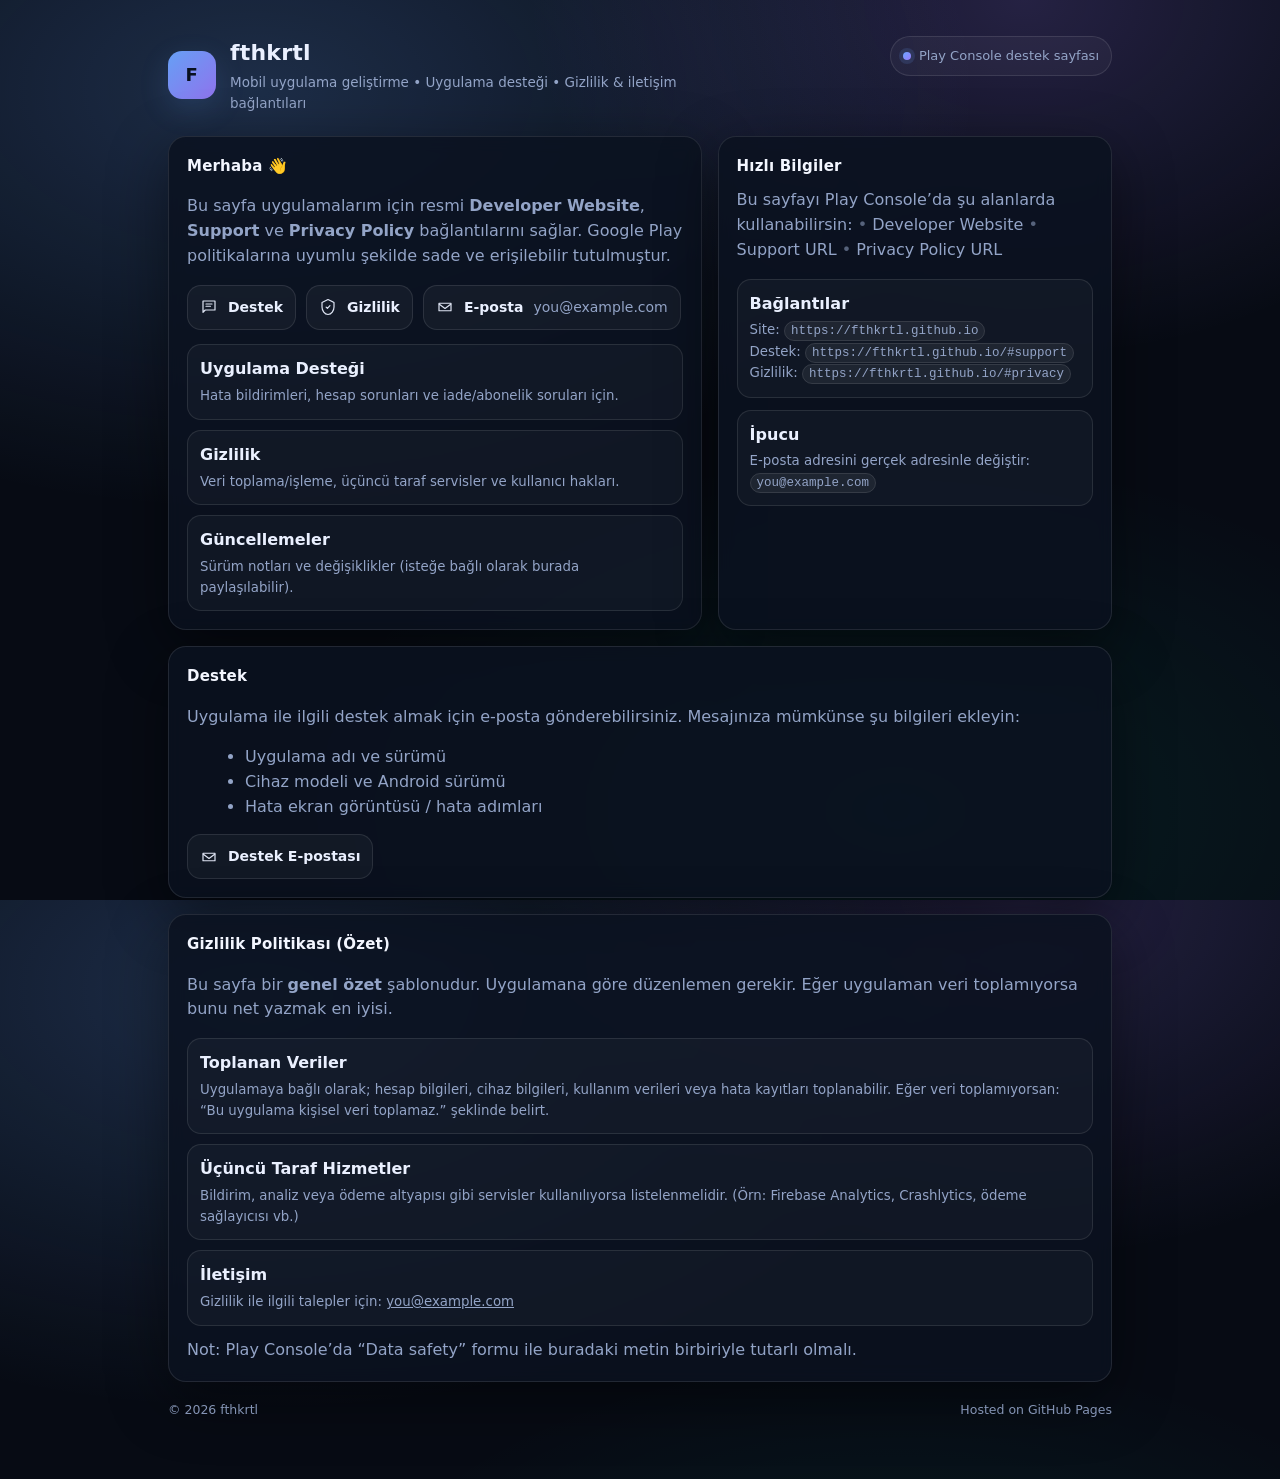
==== index.html @ 572527d9 "Create index.html" ====
<!doctype html>
<html lang="tr">
<head>
  <meta charset="utf-8" />
  <meta name="viewport" content="width=device-width, initial-scale=1" />
  <meta name="theme-color" content="#0b1220" />

  <title>fthkrtl • Mobil Uygulama Geliştirici</title>
  <meta name="description" content="fthkrtl — Mobil uygulama geliştirici. Uygulama desteği, gizlilik politikası ve iletişim bağlantıları." />
  <meta name="robots" content="index,follow" />

  <!-- Open Graph -->
  <meta property="og:title" content="fthkrtl • Mobil Uygulama Geliştirici" />
  <meta property="og:description" content="Uygulama desteği, gizlilik politikası ve iletişim bağlantıları." />
  <meta property="og:type" content="website" />
  <meta property="og:url" content="https://fthkrtl.github.io/" />

  <!-- Favicon (minimal inline) -->
  <link rel="icon" href="data:image/svg+xml,<svg xmlns='http://www.w3.org/2000/svg' viewBox='0 0 64 64'><rect width='64' height='64' rx='14' fill='%230b1220'/><path d='M18 44V20h10.5c7.2 0 11.5 3.2 11.5 9 0 5.7-4.3 9-11.5 9H24v6H18zm6-12h4.5c3.4 0 5.3-1.1 5.3-3.2s-1.9-3.2-5.3-3.2H24v6.4z' fill='white'/></svg>" />

  <style>
    :root{
      --bg:#070b14;
      --card:#0b1220;
      --muted:#93a4c7;
      --text:#eaf0ff;
      --line:rgba(255,255,255,.10);
      --accent:#6aa6ff;
      --accent2:#9b7bff;
      --shadow: 0 18px 60px rgba(0,0,0,.45);
      --radius: 18px;
    }
    *{box-sizing:border-box}
    html,body{height:100%}
    body{
      margin:0;
      font-family: ui-sans-serif, system-ui, -apple-system, Segoe UI, Roboto, Arial, "Apple Color Emoji","Segoe UI Emoji";
      color:var(--text);
      background:
        radial-gradient(1200px 700px at 20% 10%, rgba(106,166,255,.22), transparent 60%),
        radial-gradient(900px 650px at 80% 0%, rgba(155,123,255,.20), transparent 55%),
        radial-gradient(1000px 600px at 70% 90%, rgba(0,255,209,.08), transparent 60%),
        var(--bg);
      line-height:1.55;
    }
    a{color:inherit;text-decoration:none}
    .wrap{max-width:980px;margin:0 auto;padding:36px 18px 60px}
    header{
      display:flex;
      align-items:flex-start;
      justify-content:space-between;
      gap:18px;
      margin-bottom:22px;
    }
    .brand{
      display:flex;
      gap:14px;
      align-items:center;
    }
    .logo{
      width:48px;height:48px;border-radius:14px;
      background:linear-gradient(135deg, rgba(106,166,255,.95), rgba(155,123,255,.9));
      box-shadow:0 10px 30px rgba(106,166,255,.15);
      display:grid;place-items:center;
      flex:0 0 auto;
    }
    .logo span{
      font-weight:800;
      letter-spacing:.5px;
      color:#081020;
      font-size:18px;
      transform:translateY(-.5px);
    }
    .title{
      display:flex;flex-direction:column;gap:2px;
    }
    .title h1{
      margin:0;
      font-size:22px;
      letter-spacing:.2px;
    }
    .title p{
      margin:0;
      color:var(--muted);
      font-size:13.5px;
      max-width:56ch;
    }
    .pill{
      border:1px solid var(--line);
      background:rgba(255,255,255,.04);
      padding:9px 12px;
      border-radius:999px;
      font-size:13px;
      color:var(--muted);
      display:flex;
      gap:8px;
      align-items:center;
      white-space:nowrap;
    }
    .dot{
      width:8px;height:8px;border-radius:50%;
      background:linear-gradient(135deg,var(--accent),var(--accent2));
      box-shadow:0 0 0 4px rgba(106,166,255,.14);
    }

    .grid{
      display:grid;
      grid-template-columns: 1.15fr .85fr;
      gap:16px;
      margin-top:14px;
    }
    @media (max-width: 860px){
      header{flex-direction:column;align-items:stretch}
      .grid{grid-template-columns:1fr}
      .pill{width:max-content}
    }

    .card{
      background:rgba(11,18,32,.86);
      border:1px solid var(--line);
      border-radius:var(--radius);
      box-shadow:var(--shadow);
      padding:18px;
      backdrop-filter: blur(8px);
    }
    .card h2{
      margin:0 0 10px 0;
      font-size:15px;
      letter-spacing:.2px;
      color:#f3f6ff;
    }
    .muted{color:var(--muted)}
    .row{
      display:flex;
      gap:10px;
      flex-wrap:wrap;
      margin-top:12px;
    }
    .btn{
      display:inline-flex;
      gap:10px;
      align-items:center;
      padding:11px 12px;
      border-radius:14px;
      border:1px solid var(--line);
      background:rgba(255,255,255,.04);
      transition:.15s transform ease, .15s background ease, .15s border-color ease;
      font-size:14px;
    }
    .btn:hover{
      transform:translateY(-1px);
      background:rgba(255,255,255,.06);
      border-color:rgba(255,255,255,.16);
    }
    .btn strong{font-weight:650}
    .icon{
      width:18px;height:18px;display:inline-block;flex:0 0 auto;
      opacity:.95;
    }
    .list{
      margin:12px 0 0;
      padding:0;
      list-style:none;
      display:grid;
      gap:10px;
    }
    .item{
      padding:12px;
      border-radius:14px;
      border:1px solid var(--line);
      background:rgba(255,255,255,.03);
    }
    .item small{display:block;color:var(--muted);margin-top:4px}
    footer{
      margin-top:18px;
      color:var(--muted);
      font-size:12.5px;
      display:flex;
      justify-content:space-between;
      gap:10px;
      flex-wrap:wrap;
      opacity:.9;
    }
    .sep{opacity:.55}
    code{
      font-family: ui-monospace, SFMono-Regular, Menlo, Monaco, Consolas, "Liberation Mono", "Courier New", monospace;
      background:rgba(255,255,255,.06);
      border:1px solid rgba(255,255,255,.10);
      padding:2px 6px;
      border-radius:10px;
      font-size:12.5px;
    }
  </style>

  <!-- Structured data (basic) -->
  <script type="application/ld+json">
  {
    "@context":"https://schema.org",
    "@type":"Person",
    "name":"fthkrtl",
    "url":"https://fthkrtl.github.io/",
    "jobTitle":"Mobile App Developer",
    "knowsAbout":["Android","iOS","React Native","Flutter","Mobile App Development"]
  }
  </script>
</head>

<body>
  <div class="wrap">
    <header>
      <div class="brand">
        <div class="logo" aria-hidden="true"><span>F</span></div>
        <div class="title">
          <h1>fthkrtl</h1>
          <p>Mobil uygulama geliştirme • Uygulama desteği • Gizlilik & iletişim bağlantıları</p>
        </div>
      </div>

      <div class="pill" title="Bu sayfa Play Console için uygundur">
        <span class="dot" aria-hidden="true"></span>
        Play Console destek sayfası
      </div>
    </header>

    <div class="grid">
      <!-- Left: Main -->
      <section class="card">
        <h2>Merhaba 👋</h2>
        <p class="muted">
          Bu sayfa uygulamalarım için resmi <strong>Developer Website</strong>, <strong>Support</strong> ve <strong>Privacy Policy</strong>
          bağlantılarını sağlar. Google Play politikalarına uyumlu şekilde sade ve erişilebilir tutulmuştur.
        </p>

        <div class="row">
          <!-- Update these links -->
          <a class="btn" href="#support" aria-label="Destek">
            <svg class="icon" viewBox="0 0 24 24" fill="none">
              <path d="M4 4h16v12H7l-3 3V4Z" stroke="currentColor" stroke-width="1.6" stroke-linejoin="round"/>
              <path d="M8 8h8M8 11h6" stroke="currentColor" stroke-width="1.6" stroke-linecap="round"/>
            </svg>
            <strong>Destek</strong>
          </a>

          <a class="btn" href="#privacy" aria-label="Gizlilik Politikası">
            <svg class="icon" viewBox="0 0 24 24" fill="none">
              <path d="M12 2 20 6v6c0 5-3.5 9.5-8 10-4.5-.5-8-5-8-10V6l8-4Z" stroke="currentColor" stroke-width="1.6" stroke-linejoin="round"/>
              <path d="M9.5 12.2l1.7 1.7 3.4-3.7" stroke="currentColor" stroke-width="1.6" stroke-linecap="round" stroke-linejoin="round"/>
            </svg>
            <strong>Gizlilik</strong>
          </a>

          <!-- Optional: your email -->
          <a class="btn" href="mailto:you@example.com?subject=Uygulama%20Deste%C4%9Fi" aria-label="E-posta ile iletişim">
            <svg class="icon" viewBox="0 0 24 24" fill="none">
              <path d="M4 7h16v10H4V7Z" stroke="currentColor" stroke-width="1.6" stroke-linejoin="round"/>
              <path d="m4 8 8 6 8-6" stroke="currentColor" stroke-width="1.6" stroke-linejoin="round"/>
            </svg>
            <strong>E-posta</strong>
            <span class="muted">you@example.com</span>
          </a>
        </div>

        <ul class="list" style="margin-top:14px">
          <li class="item">
            <strong>Uygulama Desteği</strong>
            <small>Hata bildirimleri, hesap sorunları ve iade/abonelik soruları için.</small>
          </li>
          <li class="item">
            <strong>Gizlilik</strong>
            <small>Veri toplama/işleme, üçüncü taraf servisler ve kullanıcı hakları.</small>
          </li>
          <li class="item">
            <strong>Güncellemeler</strong>
            <small>Sürüm notları ve değişiklikler (isteğe bağlı olarak burada paylaşılabilir).</small>
          </li>
        </ul>
      </section>

      <!-- Right: Quick info -->
      <aside class="card">
        <h2>Hızlı Bilgiler</h2>
        <p class="muted" style="margin-top:0">
          Bu sayfayı Play Console’da şu alanlarda kullanabilirsin:
          <span class="sep">•</span> Developer Website
          <span class="sep">•</span> Support URL
          <span class="sep">•</span> Privacy Policy URL
        </p>

        <div class="item" style="margin-top:12px">
          <strong>Bağlantılar</strong>
          <small>
            Site: <code>https://fthkrtl.github.io</code><br/>
            Destek: <code>https://fthkrtl.github.io/#support</code><br/>
            Gizlilik: <code>https://fthkrtl.github.io/#privacy</code>
          </small>
        </div>

        <div class="item" style="margin-top:12px">
          <strong>İpucu</strong>
          <small class="muted">
            E-posta adresini gerçek adresinle değiştir: <code>you@example.com</code>
          </small>
        </div>
      </aside>
    </div>

    <!-- Support -->
    <section id="support" class="card" style="margin-top:16px">
      <h2>Destek</h2>
      <p class="muted">
        Uygulama ile ilgili destek almak için e-posta gönderebilirsiniz. Mesajınıza mümkünse şu bilgileri ekleyin:
      </p>
      <ul class="muted" style="margin:10px 0 0 18px">
        <li>Uygulama adı ve sürümü</li>
        <li>Cihaz modeli ve Android sürümü</li>
        <li>Hata ekran görüntüsü / hata adımları</li>
      </ul>

      <div class="row" style="margin-top:14px">
        <a class="btn" href="mailto:you@example.com?subject=Uygulama%20Deste%C4%9Fi&body=Uygulama%20Ad%C4%B1%3A%0AS%C3%BCr%C3%BCm%3A%0ACihaz%3A%0AAndroid%20S%C3%BCr%C3%BCm%C3%BC%3A%0ASorun%20A%C3%A7%C4%B1klamas%C4%B1%3A%0A">
          <svg class="icon" viewBox="0 0 24 24" fill="none">
            <path d="M4 7h16v10H4V7Z" stroke="currentColor" stroke-width="1.6" stroke-linejoin="round"/>
            <path d="m4 8 8 6 8-6" stroke="currentColor" stroke-width="1.6" stroke-linejoin="round"/>
          </svg>
          <strong>Destek E-postası</strong>
        </a>
      </div>
    </section>

    <!-- Privacy -->
    <section id="privacy" class="card" style="margin-top:16px">
      <h2>Gizlilik Politikası (Özet)</h2>
      <p class="muted">
        Bu sayfa bir <strong>genel özet</strong> şablonudur. Uygulamana göre düzenlemen gerekir.
        Eğer uygulaman veri toplamıyorsa bunu net yazmak en iyisi.
      </p>

      <div class="item" style="margin-top:12px">
        <strong>Toplanan Veriler</strong>
        <small class="muted">
          Uygulamaya bağlı olarak; hesap bilgileri, cihaz bilgileri, kullanım verileri veya hata kayıtları toplanabilir.
          Eğer veri toplamıyorsan: “Bu uygulama kişisel veri toplamaz.” şeklinde belirt.
        </small>
      </div>

      <div class="item" style="margin-top:10px">
        <strong>Üçüncü Taraf Hizmetler</strong>
        <small class="muted">
          Bildirim, analiz veya ödeme altyapısı gibi servisler kullanılıyorsa listelenmelidir.
          (Örn: Firebase Analytics, Crashlytics, ödeme sağlayıcısı vb.)
        </small>
      </div>

      <div class="item" style="margin-top:10px">
        <strong>İletişim</strong>
        <small class="muted">
          Gizlilik ile ilgili talepler için: <a href="mailto:you@example.com"><u>you@example.com</u></a>
        </small>
      </div>

      <p class="muted" style="margin:12px 0 0">
        Not: Play Console’da “Data safety” formu ile buradaki metin birbiriyle tutarlı olmalı.
      </p>
    </section>

    <footer>
      <div>© <span id="y"></span> fthkrtl</div>
      <div class="muted">Hosted on GitHub Pages</div>
    </footer>
  </div>

  <script>
    document.getElementById("y").textContent = new Date().getFullYear();
  </script>
</body>
</html>
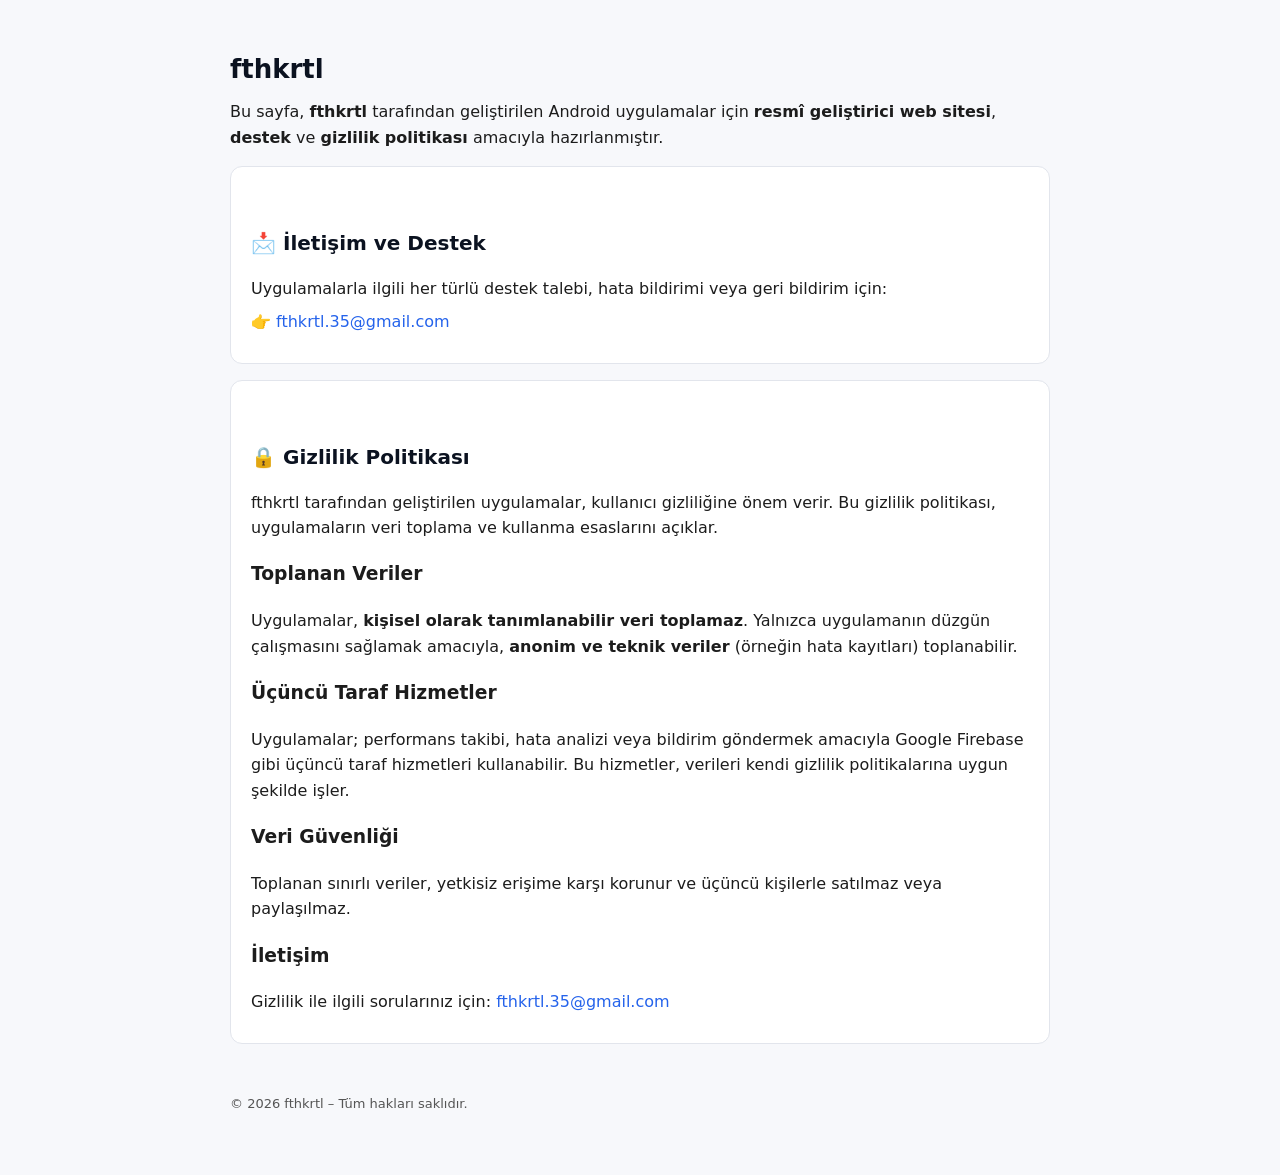
==== commit b77cef02: "Update index.html" ====
--- a/index.html
+++ b/index.html
@@ -3,369 +3,120 @@
 <head>
   <meta charset="utf-8" />
   <meta name="viewport" content="width=device-width, initial-scale=1" />
-  <meta name="theme-color" content="#0b1220" />
 
-  <title>fthkrtl • Mobil Uygulama Geliştirici</title>
-  <meta name="description" content="fthkrtl — Mobil uygulama geliştirici. Uygulama desteği, gizlilik politikası ve iletişim bağlantıları." />
+  <title>Fatih KARTAL – Uygulama Geliştirici</title>
+  <meta name="description" content="fthkrtl tarafından geliştirilen mobil uygulamalar için resmi destek ve gizlilik sayfası." />
   <meta name="robots" content="index,follow" />
 
-  <!-- Open Graph -->
-  <meta property="og:title" content="fthkrtl • Mobil Uygulama Geliştirici" />
-  <meta property="og:description" content="Uygulama desteği, gizlilik politikası ve iletişim bağlantıları." />
-  <meta property="og:type" content="website" />
-  <meta property="og:url" content="https://fthkrtl.github.io/" />
-
-  <!-- Favicon (minimal inline) -->
-  <link rel="icon" href="data:image/svg+xml,<svg xmlns='http://www.w3.org/2000/svg' viewBox='0 0 64 64'><rect width='64' height='64' rx='14' fill='%230b1220'/><path d='M18 44V20h10.5c7.2 0 11.5 3.2 11.5 9 0 5.7-4.3 9-11.5 9H24v6H18zm6-12h4.5c3.4 0 5.3-1.1 5.3-3.2s-1.9-3.2-5.3-3.2H24v6.4z' fill='white'/></svg>" />
+  <!-- Google için net meta -->
+  <meta name="author" content="fthkrtl" />
+  <meta name="contact" content="fthkrtl.35@gmail.com" />
 
   <style>
-    :root{
-      --bg:#070b14;
-      --card:#0b1220;
-      --muted:#93a4c7;
-      --text:#eaf0ff;
-      --line:rgba(255,255,255,.10);
-      --accent:#6aa6ff;
-      --accent2:#9b7bff;
-      --shadow: 0 18px 60px rgba(0,0,0,.45);
-      --radius: 18px;
+    body {
+      margin: 0;
+      font-family: system-ui, -apple-system, Segoe UI, Roboto, Arial;
+      background: #f7f8fb;
+      color: #1c1c1c;
+      line-height: 1.6;
     }
-    *{box-sizing:border-box}
-    html,body{height:100%}
-    body{
-      margin:0;
-      font-family: ui-sans-serif, system-ui, -apple-system, Segoe UI, Roboto, Arial, "Apple Color Emoji","Segoe UI Emoji";
-      color:var(--text);
-      background:
-        radial-gradient(1200px 700px at 20% 10%, rgba(106,166,255,.22), transparent 60%),
-        radial-gradient(900px 650px at 80% 0%, rgba(155,123,255,.20), transparent 55%),
-        radial-gradient(1000px 600px at 70% 90%, rgba(0,255,209,.08), transparent 60%),
-        var(--bg);
-      line-height:1.55;
+    .wrap {
+      max-width: 820px;
+      margin: auto;
+      padding: 32px 16px 60px;
     }
-    a{color:inherit;text-decoration:none}
-    .wrap{max-width:980px;margin:0 auto;padding:36px 18px 60px}
-    header{
-      display:flex;
-      align-items:flex-start;
-      justify-content:space-between;
-      gap:18px;
-      margin-bottom:22px;
+    h1, h2 {
+      color: #0b1220;
     }
-    .brand{
-      display:flex;
-      gap:14px;
-      align-items:center;
+    h1 {
+      font-size: 26px;
+      margin-bottom: 8px;
     }
-    .logo{
-      width:48px;height:48px;border-radius:14px;
-      background:linear-gradient(135deg, rgba(106,166,255,.95), rgba(155,123,255,.9));
-      box-shadow:0 10px 30px rgba(106,166,255,.15);
-      display:grid;place-items:center;
-      flex:0 0 auto;
+    h2 {
+      margin-top: 40px;
+      font-size: 20px;
     }
-    .logo span{
-      font-weight:800;
-      letter-spacing:.5px;
-      color:#081020;
-      font-size:18px;
-      transform:translateY(-.5px);
+    p {
+      margin: 8px 0;
     }
-    .title{
-      display:flex;flex-direction:column;gap:2px;
+    .box {
+      background: #ffffff;
+      border: 1px solid #e2e5ec;
+      border-radius: 12px;
+      padding: 20px;
+      margin-top: 16px;
     }
-    .title h1{
-      margin:0;
-      font-size:22px;
-      letter-spacing:.2px;
+    a {
+      color: #2563eb;
+      text-decoration: none;
     }
-    .title p{
-      margin:0;
-      color:var(--muted);
-      font-size:13.5px;
-      max-width:56ch;
+    a:hover {
+      text-decoration: underline;
     }
-    .pill{
-      border:1px solid var(--line);
-      background:rgba(255,255,255,.04);
-      padding:9px 12px;
-      border-radius:999px;
-      font-size:13px;
-      color:var(--muted);
-      display:flex;
-      gap:8px;
-      align-items:center;
-      white-space:nowrap;
-    }
-    .dot{
-      width:8px;height:8px;border-radius:50%;
-      background:linear-gradient(135deg,var(--accent),var(--accent2));
-      box-shadow:0 0 0 4px rgba(106,166,255,.14);
-    }
-
-    .grid{
-      display:grid;
-      grid-template-columns: 1.15fr .85fr;
-      gap:16px;
-      margin-top:14px;
-    }
-    @media (max-width: 860px){
-      header{flex-direction:column;align-items:stretch}
-      .grid{grid-template-columns:1fr}
-      .pill{width:max-content}
-    }
-
-    .card{
-      background:rgba(11,18,32,.86);
-      border:1px solid var(--line);
-      border-radius:var(--radius);
-      box-shadow:var(--shadow);
-      padding:18px;
-      backdrop-filter: blur(8px);
-    }
-    .card h2{
-      margin:0 0 10px 0;
-      font-size:15px;
-      letter-spacing:.2px;
-      color:#f3f6ff;
-    }
-    .muted{color:var(--muted)}
-    .row{
-      display:flex;
-      gap:10px;
-      flex-wrap:wrap;
-      margin-top:12px;
-    }
-    .btn{
-      display:inline-flex;
-      gap:10px;
-      align-items:center;
-      padding:11px 12px;
-      border-radius:14px;
-      border:1px solid var(--line);
-      background:rgba(255,255,255,.04);
-      transition:.15s transform ease, .15s background ease, .15s border-color ease;
-      font-size:14px;
-    }
-    .btn:hover{
-      transform:translateY(-1px);
-      background:rgba(255,255,255,.06);
-      border-color:rgba(255,255,255,.16);
-    }
-    .btn strong{font-weight:650}
-    .icon{
-      width:18px;height:18px;display:inline-block;flex:0 0 auto;
-      opacity:.95;
-    }
-    .list{
-      margin:12px 0 0;
-      padding:0;
-      list-style:none;
-      display:grid;
-      gap:10px;
-    }
-    .item{
-      padding:12px;
-      border-radius:14px;
-      border:1px solid var(--line);
-      background:rgba(255,255,255,.03);
-    }
-    .item small{display:block;color:var(--muted);margin-top:4px}
-    footer{
-      margin-top:18px;
-      color:var(--muted);
-      font-size:12.5px;
-      display:flex;
-      justify-content:space-between;
-      gap:10px;
-      flex-wrap:wrap;
-      opacity:.9;
-    }
-    .sep{opacity:.55}
-    code{
-      font-family: ui-monospace, SFMono-Regular, Menlo, Monaco, Consolas, "Liberation Mono", "Courier New", monospace;
-      background:rgba(255,255,255,.06);
-      border:1px solid rgba(255,255,255,.10);
-      padding:2px 6px;
-      border-radius:10px;
-      font-size:12.5px;
+    footer {
+      margin-top: 50px;
+      font-size: 13px;
+      color: #555;
     }
   </style>
-
-  <!-- Structured data (basic) -->
-  <script type="application/ld+json">
-  {
-    "@context":"https://schema.org",
-    "@type":"Person",
-    "name":"fthkrtl",
-    "url":"https://fthkrtl.github.io/",
-    "jobTitle":"Mobile App Developer",
-    "knowsAbout":["Android","iOS","React Native","Flutter","Mobile App Development"]
-  }
-  </script>
 </head>
 
 <body>
   <div class="wrap">
-    <header>
-      <div class="brand">
-        <div class="logo" aria-hidden="true"><span>F</span></div>
-        <div class="title">
-          <h1>fthkrtl</h1>
-          <p>Mobil uygulama geliştirme • Uygulama desteği • Gizlilik & iletişim bağlantıları</p>
-        </div>
-      </div>
+    <h1>fthkrtl</h1>
+    <p>
+      Bu sayfa, <strong>fthkrtl</strong> tarafından geliştirilen Android uygulamalar için
+      <strong>resmî geliştirici web sitesi</strong>, <strong>destek</strong> ve
+      <strong>gizlilik politikası</strong> amacıyla hazırlanmıştır.
+    </p>
 
-      <div class="pill" title="Bu sayfa Play Console için uygundur">
-        <span class="dot" aria-hidden="true"></span>
-        Play Console destek sayfası
-      </div>
-    </header>
-
-    <div class="grid">
-      <!-- Left: Main -->
-      <section class="card">
-        <h2>Merhaba 👋</h2>
-        <p class="muted">
-          Bu sayfa uygulamalarım için resmi <strong>Developer Website</strong>, <strong>Support</strong> ve <strong>Privacy Policy</strong>
-          bağlantılarını sağlar. Google Play politikalarına uyumlu şekilde sade ve erişilebilir tutulmuştur.
-        </p>
-
-        <div class="row">
-          <!-- Update these links -->
-          <a class="btn" href="#support" aria-label="Destek">
-            <svg class="icon" viewBox="0 0 24 24" fill="none">
-              <path d="M4 4h16v12H7l-3 3V4Z" stroke="currentColor" stroke-width="1.6" stroke-linejoin="round"/>
-              <path d="M8 8h8M8 11h6" stroke="currentColor" stroke-width="1.6" stroke-linecap="round"/>
-            </svg>
-            <strong>Destek</strong>
-          </a>
-
-          <a class="btn" href="#privacy" aria-label="Gizlilik Politikası">
-            <svg class="icon" viewBox="0 0 24 24" fill="none">
-              <path d="M12 2 20 6v6c0 5-3.5 9.5-8 10-4.5-.5-8-5-8-10V6l8-4Z" stroke="currentColor" stroke-width="1.6" stroke-linejoin="round"/>
-              <path d="M9.5 12.2l1.7 1.7 3.4-3.7" stroke="currentColor" stroke-width="1.6" stroke-linecap="round" stroke-linejoin="round"/>
-            </svg>
-            <strong>Gizlilik</strong>
-          </a>
-
-          <!-- Optional: your email -->
-          <a class="btn" href="mailto:you@example.com?subject=Uygulama%20Deste%C4%9Fi" aria-label="E-posta ile iletişim">
-            <svg class="icon" viewBox="0 0 24 24" fill="none">
-              <path d="M4 7h16v10H4V7Z" stroke="currentColor" stroke-width="1.6" stroke-linejoin="round"/>
-              <path d="m4 8 8 6 8-6" stroke="currentColor" stroke-width="1.6" stroke-linejoin="round"/>
-            </svg>
-            <strong>E-posta</strong>
-            <span class="muted">you@example.com</span>
-          </a>
-        </div>
-
-        <ul class="list" style="margin-top:14px">
-          <li class="item">
-            <strong>Uygulama Desteği</strong>
-            <small>Hata bildirimleri, hesap sorunları ve iade/abonelik soruları için.</small>
-          </li>
-          <li class="item">
-            <strong>Gizlilik</strong>
-            <small>Veri toplama/işleme, üçüncü taraf servisler ve kullanıcı hakları.</small>
-          </li>
-          <li class="item">
-            <strong>Güncellemeler</strong>
-            <small>Sürüm notları ve değişiklikler (isteğe bağlı olarak burada paylaşılabilir).</small>
-          </li>
-        </ul>
-      </section>
-
-      <!-- Right: Quick info -->
-      <aside class="card">
-        <h2>Hızlı Bilgiler</h2>
-        <p class="muted" style="margin-top:0">
-          Bu sayfayı Play Console’da şu alanlarda kullanabilirsin:
-          <span class="sep">•</span> Developer Website
-          <span class="sep">•</span> Support URL
-          <span class="sep">•</span> Privacy Policy URL
-        </p>
-
-        <div class="item" style="margin-top:12px">
-          <strong>Bağlantılar</strong>
-          <small>
-            Site: <code>https://fthkrtl.github.io</code><br/>
-            Destek: <code>https://fthkrtl.github.io/#support</code><br/>
-            Gizlilik: <code>https://fthkrtl.github.io/#privacy</code>
-          </small>
-        </div>
-
-        <div class="item" style="margin-top:12px">
-          <strong>İpucu</strong>
-          <small class="muted">
-            E-posta adresini gerçek adresinle değiştir: <code>you@example.com</code>
-          </small>
-        </div>
-      </aside>
+    <div class="box">
+      <h2>📩 İletişim ve Destek</h2>
+      <p>
+        Uygulamalarla ilgili her türlü destek talebi, hata bildirimi veya geri bildirim için:
+      </p>
+      <p>
+        👉 <a href="mailto:fthkrtl.35@gmail.com">fthkrtl.35@gmail.com</a>
+      </p>
     </div>
 
-    <!-- Support -->
-    <section id="support" class="card" style="margin-top:16px">
-      <h2>Destek</h2>
-      <p class="muted">
-        Uygulama ile ilgili destek almak için e-posta gönderebilirsiniz. Mesajınıza mümkünse şu bilgileri ekleyin:
-      </p>
-      <ul class="muted" style="margin:10px 0 0 18px">
-        <li>Uygulama adı ve sürümü</li>
-        <li>Cihaz modeli ve Android sürümü</li>
-        <li>Hata ekran görüntüsü / hata adımları</li>
-      </ul>
+    <div id="privacy" class="box">
+      <h2>🔒 Gizlilik Politikası</h2>
 
-      <div class="row" style="margin-top:14px">
-        <a class="btn" href="mailto:you@example.com?subject=Uygulama%20Deste%C4%9Fi&body=Uygulama%20Ad%C4%B1%3A%0AS%C3%BCr%C3%BCm%3A%0ACihaz%3A%0AAndroid%20S%C3%BCr%C3%BCm%C3%BC%3A%0ASorun%20A%C3%A7%C4%B1klamas%C4%B1%3A%0A">
-          <svg class="icon" viewBox="0 0 24 24" fill="none">
-            <path d="M4 7h16v10H4V7Z" stroke="currentColor" stroke-width="1.6" stroke-linejoin="round"/>
-            <path d="m4 8 8 6 8-6" stroke="currentColor" stroke-width="1.6" stroke-linejoin="round"/>
-          </svg>
-          <strong>Destek E-postası</strong>
-        </a>
-      </div>
-    </section>
-
-    <!-- Privacy -->
-    <section id="privacy" class="card" style="margin-top:16px">
-      <h2>Gizlilik Politikası (Özet)</h2>
-      <p class="muted">
-        Bu sayfa bir <strong>genel özet</strong> şablonudur. Uygulamana göre düzenlemen gerekir.
-        Eğer uygulaman veri toplamıyorsa bunu net yazmak en iyisi.
+      <p>
+        fthkrtl tarafından geliştirilen uygulamalar, kullanıcı gizliliğine önem verir.
+      Bu gizlilik politikası, uygulamaların veri toplama ve kullanma esaslarını açıklar.
       </p>
 
-      <div class="item" style="margin-top:12px">
-        <strong>Toplanan Veriler</strong>
-        <small class="muted">
-          Uygulamaya bağlı olarak; hesap bilgileri, cihaz bilgileri, kullanım verileri veya hata kayıtları toplanabilir.
-          Eğer veri toplamıyorsan: “Bu uygulama kişisel veri toplamaz.” şeklinde belirt.
-        </small>
-      </div>
+      <h3>Toplanan Veriler</h3>
+      <p>
+        Uygulamalar, <strong>kişisel olarak tanımlanabilir veri toplamaz</strong>.
+      Yalnızca uygulamanın düzgün çalışmasını sağlamak amacıyla,
+      <strong>anonim ve teknik veriler</strong> (örneğin hata kayıtları) toplanabilir.
+      </p>
 
-      <div class="item" style="margin-top:10px">
-        <strong>Üçüncü Taraf Hizmetler</strong>
-        <small class="muted">
-          Bildirim, analiz veya ödeme altyapısı gibi servisler kullanılıyorsa listelenmelidir.
-          (Örn: Firebase Analytics, Crashlytics, ödeme sağlayıcısı vb.)
-        </small>
-      </div>
+      <h3>Üçüncü Taraf Hizmetler</h3>
+      <p>
+        Uygulamalar; performans takibi, hata analizi veya bildirim göndermek amacıyla
+        Google Firebase gibi üçüncü taraf hizmetleri kullanabilir.
+        Bu hizmetler, verileri kendi gizlilik politikalarına uygun şekilde işler.
+      </p>
 
-      <div class="item" style="margin-top:10px">
-        <strong>İletişim</strong>
-        <small class="muted">
-          Gizlilik ile ilgili talepler için: <a href="mailto:you@example.com"><u>you@example.com</u></a>
-        </small>
-      </div>
+      <h3>Veri Güvenliği</h3>
+      <p>
+        Toplanan sınırlı veriler, yetkisiz erişime karşı korunur ve
+        üçüncü kişilerle satılmaz veya paylaşılmaz.
+      </p>
 
-      <p class="muted" style="margin:12px 0 0">
-        Not: Play Console’da “Data safety” formu ile buradaki metin birbiriyle tutarlı olmalı.
+      <h3>İletişim</h3>
+      <p>
+        Gizlilik ile ilgili sorularınız için:
+        <a href="mailto:fthkrtl.35@gmail.com">fthkrtl.35@gmail.com</a>
       </p>
-    </section>
+    </div>
 
     <footer>
-      <div>© <span id="y"></span> fthkrtl</div>
-      <div class="muted">Hosted on GitHub Pages</div>
+      © <span id="y"></span> fthkrtl – Tüm hakları saklıdır.
     </footer>
   </div>
 
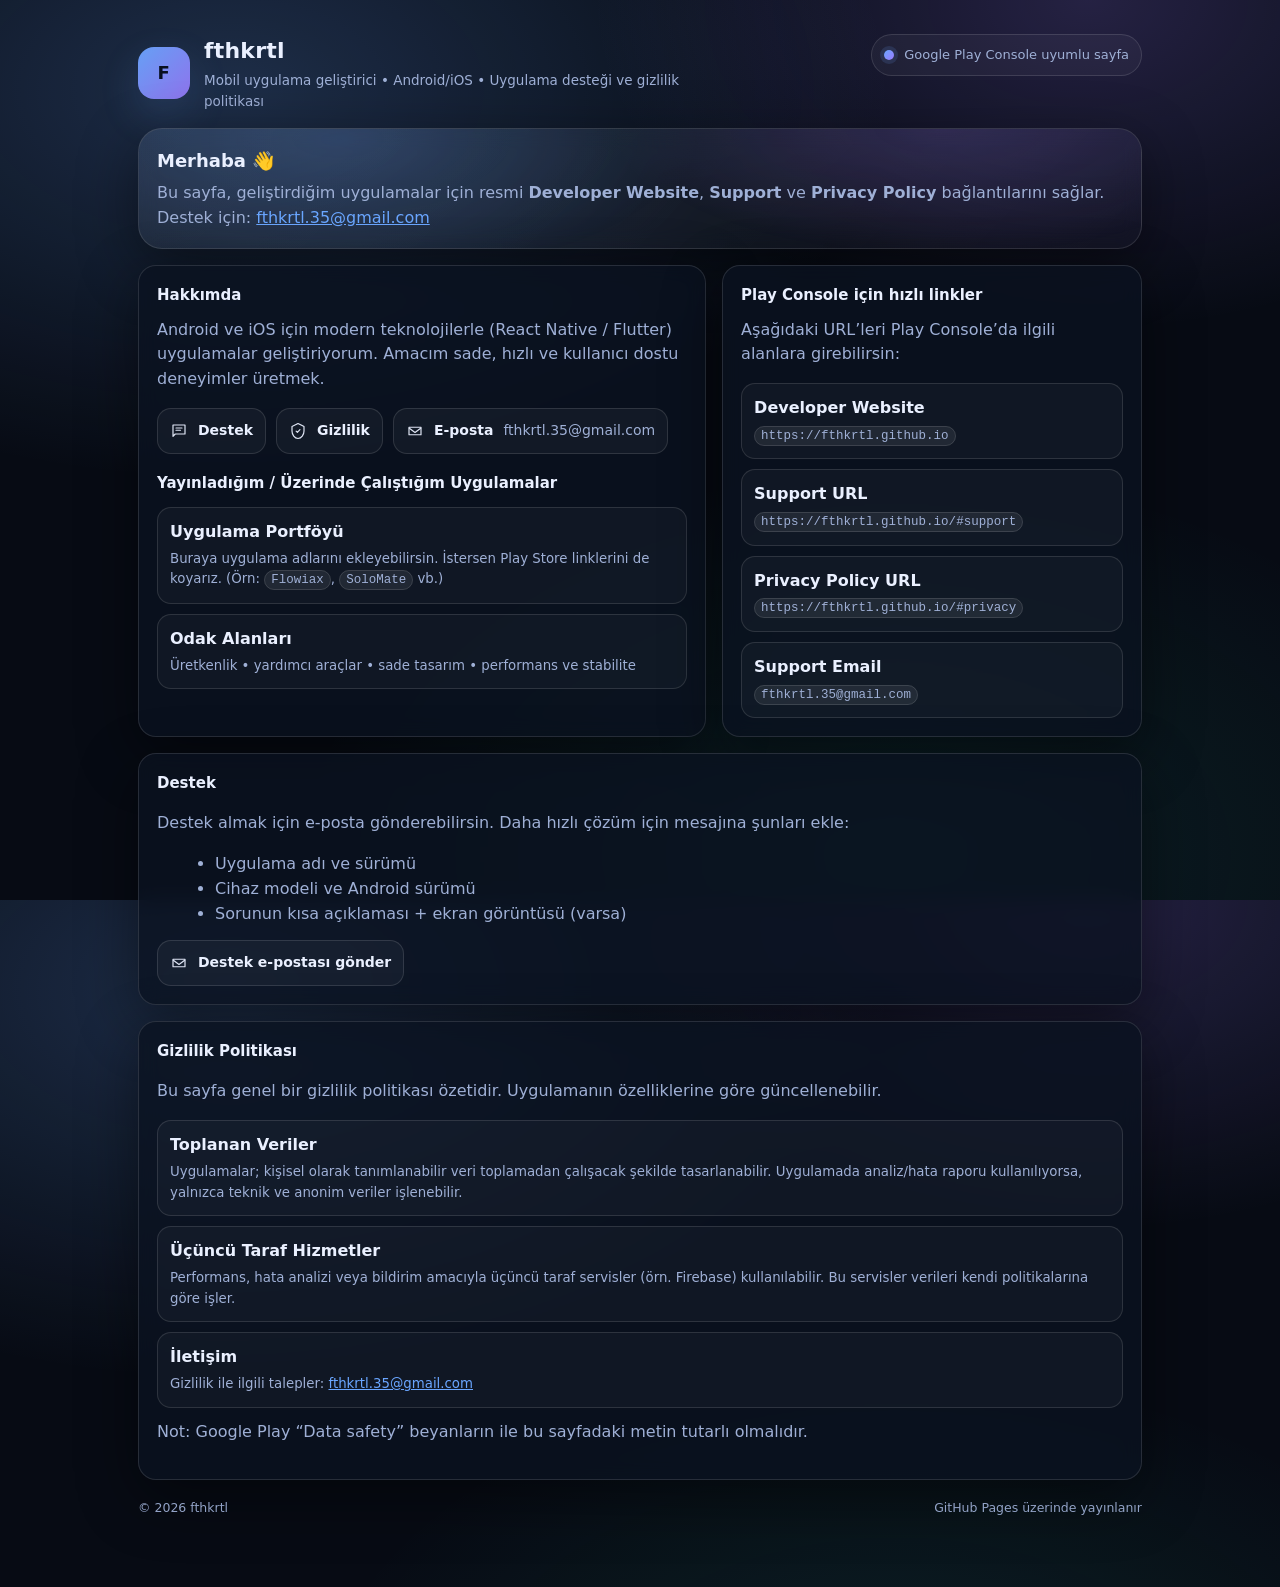
==== commit ea33eca7: "Update index.html" ====
--- a/index.html
+++ b/index.html
@@ -3,120 +3,334 @@
 <head>
   <meta charset="utf-8" />
   <meta name="viewport" content="width=device-width, initial-scale=1" />
-
-  <title>Fatih KARTAL – Uygulama Geliştirici</title>
-  <meta name="description" content="fthkrtl tarafından geliştirilen mobil uygulamalar için resmi destek ve gizlilik sayfası." />
+  <meta name="theme-color" content="#0b1220" />
+
+  <title>fthkrtl • Mobil Uygulama Geliştirici</title>
+  <meta name="description" content="fthkrtl — mobil uygulama geliştirici. Uygulama desteği, iletişim ve gizlilik politikası." />
   <meta name="robots" content="index,follow" />
-
-  <!-- Google için net meta -->
   <meta name="author" content="fthkrtl" />
   <meta name="contact" content="fthkrtl.35@gmail.com" />
 
+  <!-- Open Graph -->
+  <meta property="og:title" content="fthkrtl • Mobil Uygulama Geliştirici" />
+  <meta property="og:description" content="Uygulama desteği, iletişim ve gizlilik politikası." />
+  <meta property="og:type" content="website" />
+  <meta property="og:url" content="https://fthkrtl.github.io/" />
+
   <style>
-    body {
-      margin: 0;
-      font-family: system-ui, -apple-system, Segoe UI, Roboto, Arial;
-      background: #f7f8fb;
-      color: #1c1c1c;
-      line-height: 1.6;
-    }
-    .wrap {
-      max-width: 820px;
-      margin: auto;
-      padding: 32px 16px 60px;
-    }
-    h1, h2 {
-      color: #0b1220;
-    }
-    h1 {
-      font-size: 26px;
-      margin-bottom: 8px;
-    }
-    h2 {
-      margin-top: 40px;
-      font-size: 20px;
-    }
-    p {
-      margin: 8px 0;
-    }
-    .box {
-      background: #ffffff;
-      border: 1px solid #e2e5ec;
-      border-radius: 12px;
-      padding: 20px;
-      margin-top: 16px;
-    }
-    a {
-      color: #2563eb;
-      text-decoration: none;
-    }
-    a:hover {
-      text-decoration: underline;
-    }
-    footer {
-      margin-top: 50px;
-      font-size: 13px;
-      color: #555;
+    :root{
+      --bg:#070b14;
+      --card:rgba(11,18,32,.78);
+      --text:#eaf0ff;
+      --muted:#9fb0d6;
+      --line:rgba(255,255,255,.12);
+      --shadow: 0 18px 60px rgba(0,0,0,.45);
+      --radius: 18px;
+      --a1:#6aa6ff;
+      --a2:#9b7bff;
+      --a3:#2ef0c7;
+    }
+    *{box-sizing:border-box}
+    html,body{height:100%}
+    body{
+      margin:0;
+      font-family: ui-sans-serif, system-ui, -apple-system, Segoe UI, Roboto, Arial;
+      color:var(--text);
+      background:
+        radial-gradient(1100px 650px at 18% 10%, rgba(106,166,255,.22), transparent 60%),
+        radial-gradient(900px 600px at 85% 0%, rgba(155,123,255,.20), transparent 55%),
+        radial-gradient(1000px 650px at 70% 95%, rgba(46,240,199,.10), transparent 60%),
+        var(--bg);
+      line-height:1.55;
+    }
+    a{color:inherit;text-decoration:none}
+    a.underline{color:var(--a1); text-decoration:underline}
+    .wrap{max-width:1040px;margin:0 auto;padding:34px 18px 70px}
+    .top{
+      display:flex;align-items:flex-start;justify-content:space-between;gap:16px;
+      margin-bottom:16px;
+    }
+    .brand{display:flex;gap:14px;align-items:center}
+    .logo{
+      width:52px;height:52px;border-radius:16px;
+      background:linear-gradient(135deg, rgba(106,166,255,.95), rgba(155,123,255,.9));
+      box-shadow:0 16px 40px rgba(106,166,255,.15);
+      display:grid;place-items:center;flex:0 0 auto;
+    }
+    .logo span{font-weight:900;color:#081020;font-size:18px;letter-spacing:.6px}
+    h1{margin:0;font-size:22px;letter-spacing:.2px}
+    .sub{margin:2px 0 0;color:var(--muted);font-size:13.5px;max-width:60ch}
+    .badge{
+      display:flex;align-items:center;gap:10px;
+      padding:10px 12px;border-radius:999px;
+      border:1px solid var(--line);
+      background:rgba(255,255,255,.04);
+      color:var(--muted);
+      font-size:13px;
+      white-space:nowrap;
+    }
+    .dot{
+      width:10px;height:10px;border-radius:50%;
+      background:linear-gradient(135deg,var(--a1),var(--a2));
+      box-shadow:0 0 0 4px rgba(106,166,255,.14);
+    }
+
+    .hero{
+      border:1px solid var(--line);
+      background:linear-gradient(135deg, rgba(255,255,255,.06), rgba(255,255,255,.02));
+      border-radius:calc(var(--radius) + 6px);
+      box-shadow:var(--shadow);
+      padding:18px;
+      backdrop-filter: blur(10px);
+      overflow:hidden;
+      position:relative;
+    }
+    .hero:before{
+      content:"";
+      position:absolute; inset:-2px;
+      background:
+        radial-gradient(600px 240px at 20% 10%, rgba(106,166,255,.20), transparent 60%),
+        radial-gradient(600px 240px at 80% 0%, rgba(155,123,255,.18), transparent 55%);
+      pointer-events:none;
+      opacity:.9;
+    }
+    .hero > *{position:relative}
+    .hero h2{margin:0 0 6px;font-size:18px}
+    .hero p{margin:0;color:var(--muted)}
+    .grid{
+      display:grid;grid-template-columns: 1.15fr .85fr;gap:16px;
+      margin-top:16px;
+    }
+    @media (max-width: 900px){
+      .top{flex-direction:column;align-items:stretch}
+      .grid{grid-template-columns:1fr}
+      .badge{width:max-content}
+    }
+
+    .card{
+      background:var(--card);
+      border:1px solid var(--line);
+      border-radius:var(--radius);
+      box-shadow:var(--shadow);
+      padding:18px;
+      backdrop-filter: blur(10px);
+    }
+    .card h3{margin:0 0 10px;font-size:15px}
+    .muted{color:var(--muted)}
+    .row{display:flex;gap:10px;flex-wrap:wrap;margin-top:12px}
+
+    .btn{
+      display:inline-flex;align-items:center;gap:10px;
+      padding:11px 12px;border-radius:14px;
+      border:1px solid var(--line);
+      background:rgba(255,255,255,.04);
+      transition:.15s transform ease,.15s background ease,.15s border-color ease;
+      font-size:14px;
+    }
+    .btn:hover{transform:translateY(-1px);background:rgba(255,255,255,.06);border-color:rgba(255,255,255,.16)}
+    .btn strong{font-weight:650}
+    .icon{width:18px;height:18px;flex:0 0 auto;opacity:.95}
+
+    .list{margin:12px 0 0;padding:0;list-style:none;display:grid;gap:10px}
+    .item{
+      padding:12px;border-radius:14px;
+      border:1px solid var(--line);
+      background:rgba(255,255,255,.03);
+    }
+    .item small{display:block;margin-top:4px;color:var(--muted)}
+    code{
+      font-family: ui-monospace,SFMono-Regular,Menlo,Monaco,Consolas,"Liberation Mono","Courier New",monospace;
+      background:rgba(255,255,255,.07);
+      border:1px solid rgba(255,255,255,.12);
+      padding:2px 6px;border-radius:10px;font-size:12.5px;
+    }
+    footer{
+      margin-top:18px;
+      color:var(--muted);
+      font-size:12.5px;
+      display:flex;justify-content:space-between;gap:10px;flex-wrap:wrap;
+      opacity:.92;
     }
   </style>
+
+  <!-- Structured data -->
+  <script type="application/ld+json">
+  {
+    "@context":"https://schema.org",
+    "@type":"Person",
+    "name":"fthkrtl",
+    "url":"https://fthkrtl.github.io/",
+    "jobTitle":"Mobile App Developer",
+    "email":"mailto:fthkrtl.35@gmail.com",
+    "knowsAbout":["Android","iOS","React Native","Flutter","Mobile App Development"]
+  }
+  </script>
 </head>
 
 <body>
   <div class="wrap">
-    <h1>fthkrtl</h1>
-    <p>
-      Bu sayfa, <strong>fthkrtl</strong> tarafından geliştirilen Android uygulamalar için
-      <strong>resmî geliştirici web sitesi</strong>, <strong>destek</strong> ve
-      <strong>gizlilik politikası</strong> amacıyla hazırlanmıştır.
-    </p>
-
-    <div class="box">
-      <h2>📩 İletişim ve Destek</h2>
+    <div class="top">
+      <div class="brand">
+        <div class="logo" aria-hidden="true"><span>F</span></div>
+        <div>
+          <h1>fthkrtl</h1>
+          <p class="sub">Mobil uygulama geliştirici • Android/iOS • Uygulama desteği ve gizlilik politikası</p>
+        </div>
+      </div>
+
+      <div class="badge" title="Play Console alanları için uygundur">
+        <span class="dot" aria-hidden="true"></span>
+        Google Play Console uyumlu sayfa
+      </div>
+    </div>
+
+    <section class="hero">
+      <h2>Merhaba 👋</h2>
       <p>
-        Uygulamalarla ilgili her türlü destek talebi, hata bildirimi veya geri bildirim için:
+        Bu sayfa, geliştirdiğim uygulamalar için resmi <strong>Developer Website</strong>,
+        <strong>Support</strong> ve <strong>Privacy Policy</strong> bağlantılarını sağlar.
+        Destek için: <a class="underline" href="mailto:fthkrtl.35@gmail.com">fthkrtl.35@gmail.com</a>
       </p>
-      <p>
-        👉 <a href="mailto:fthkrtl.35@gmail.com">fthkrtl.35@gmail.com</a>
+    </section>
+
+    <div class="grid">
+      <section class="card">
+        <h3>Hakkımda</h3>
+        <p class="muted" style="margin-top:0">
+          Android ve iOS için modern teknolojilerle (React Native / Flutter) uygulamalar geliştiriyorum.
+          Amacım sade, hızlı ve kullanıcı dostu deneyimler üretmek.
+        </p>
+
+        <div class="row">
+          <a class="btn" href="#support">
+            <svg class="icon" viewBox="0 0 24 24" fill="none">
+              <path d="M4 4h16v12H7l-3 3V4Z" stroke="currentColor" stroke-width="1.6" stroke-linejoin="round"/>
+              <path d="M8 8h8M8 11h6" stroke="currentColor" stroke-width="1.6" stroke-linecap="round"/>
+            </svg>
+            <strong>Destek</strong>
+          </a>
+
+          <a class="btn" href="#privacy">
+            <svg class="icon" viewBox="0 0 24 24" fill="none">
+              <path d="M12 2 20 6v6c0 5-3.5 9.5-8 10-4.5-.5-8-5-8-10V6l8-4Z" stroke="currentColor" stroke-width="1.6" stroke-linejoin="round"/>
+              <path d="M9.5 12.2l1.7 1.7 3.4-3.7" stroke="currentColor" stroke-width="1.6" stroke-linecap="round" stroke-linejoin="round"/>
+            </svg>
+            <strong>Gizlilik</strong>
+          </a>
+
+          <a class="btn" href="mailto:fthkrtl.35@gmail.com?subject=Uygulama%20Deste%C4%9Fi">
+            <svg class="icon" viewBox="0 0 24 24" fill="none">
+              <path d="M4 7h16v10H4V7Z" stroke="currentColor" stroke-width="1.6" stroke-linejoin="round"/>
+              <path d="m4 8 8 6 8-6" stroke="currentColor" stroke-width="1.6" stroke-linejoin="round"/>
+            </svg>
+            <strong>E-posta</strong>
+            <span class="muted">fthkrtl.35@gmail.com</span>
+          </a>
+        </div>
+
+        <h3 style="margin-top:18px">Yayınladığım / Üzerinde Çalıştığım Uygulamalar</h3>
+        <ul class="list">
+          <li class="item">
+            <strong>Uygulama Portföyü</strong>
+            <small>
+              Buraya uygulama adlarını ekleyebilirsin. İstersen Play Store linklerini de koyarız.
+              (Örn: <code>Flowiax</code>, <code>SoloMate</code> vb.)
+            </small>
+          </li>
+          <li class="item">
+            <strong>Odak Alanları</strong>
+            <small>Üretkenlik • yardımcı araçlar • sade tasarım • performans ve stabilite</small>
+          </li>
+        </ul>
+      </section>
+
+      <aside class="card">
+        <h3>Play Console için hızlı linkler</h3>
+        <p class="muted" style="margin-top:0">
+          Aşağıdaki URL’leri Play Console’da ilgili alanlara girebilirsin:
+        </p>
+
+        <div class="item">
+          <strong>Developer Website</strong>
+          <small><code>https://fthkrtl.github.io</code></small>
+        </div>
+
+        <div class="item" style="margin-top:10px">
+          <strong>Support URL</strong>
+          <small><code>https://fthkrtl.github.io/#support</code></small>
+        </div>
+
+        <div class="item" style="margin-top:10px">
+          <strong>Privacy Policy URL</strong>
+          <small><code>https://fthkrtl.github.io/#privacy</code></small>
+        </div>
+
+        <div class="item" style="margin-top:10px">
+          <strong>Support Email</strong>
+          <small><code>fthkrtl.35@gmail.com</code></small>
+        </div>
+      </aside>
+    </div>
+
+    <section id="support" class="card" style="margin-top:16px">
+      <h3>Destek</h3>
+      <p class="muted">
+        Destek almak için e-posta gönderebilirsin. Daha hızlı çözüm için mesajına şunları ekle:
       </p>
-    </div>
-
-    <div id="privacy" class="box">
-      <h2>🔒 Gizlilik Politikası</h2>
-
-      <p>
-        fthkrtl tarafından geliştirilen uygulamalar, kullanıcı gizliliğine önem verir.
-      Bu gizlilik politikası, uygulamaların veri toplama ve kullanma esaslarını açıklar.
+      <ul class="muted" style="margin:10px 0 0 18px">
+        <li>Uygulama adı ve sürümü</li>
+        <li>Cihaz modeli ve Android sürümü</li>
+        <li>Sorunun kısa açıklaması + ekran görüntüsü (varsa)</li>
+      </ul>
+
+      <div class="row" style="margin-top:14px">
+        <a class="btn" href="mailto:fthkrtl.35@gmail.com?subject=Uygulama%20Deste%C4%9Fi&body=Uygulama%20Ad%C4%B1%3A%0AS%C3%BCr%C3%BCm%3A%0ACihaz%3A%0AAndroid%20S%C3%BCr%C3%BCm%C3%BC%3A%0ASorun%3A%0A">
+          <svg class="icon" viewBox="0 0 24 24" fill="none">
+            <path d="M4 7h16v10H4V7Z" stroke="currentColor" stroke-width="1.6" stroke-linejoin="round"/>
+            <path d="m4 8 8 6 8-6" stroke="currentColor" stroke-width="1.6" stroke-linejoin="round"/>
+          </svg>
+          <strong>Destek e-postası gönder</strong>
+        </a>
+      </div>
+    </section>
+
+    <section id="privacy" class="card" style="margin-top:16px">
+      <h3>Gizlilik Politikası</h3>
+      <p class="muted">
+        Bu sayfa genel bir gizlilik politikası özetidir. Uygulamanın özelliklerine göre güncellenebilir.
       </p>
 
-      <h3>Toplanan Veriler</h3>
-      <p>
-        Uygulamalar, <strong>kişisel olarak tanımlanabilir veri toplamaz</strong>.
-      Yalnızca uygulamanın düzgün çalışmasını sağlamak amacıyla,
-      <strong>anonim ve teknik veriler</strong> (örneğin hata kayıtları) toplanabilir.
+      <div class="item" style="margin-top:12px">
+        <strong>Toplanan Veriler</strong>
+        <small>
+          Uygulamalar; kişisel olarak tanımlanabilir veri toplamadan çalışacak şekilde tasarlanabilir.
+          Uygulamada analiz/hata raporu kullanılıyorsa, yalnızca teknik ve anonim veriler işlenebilir.
+        </small>
+      </div>
+
+      <div class="item" style="margin-top:10px">
+        <strong>Üçüncü Taraf Hizmetler</strong>
+        <small>
+          Performans, hata analizi veya bildirim amacıyla üçüncü taraf servisler (örn. Firebase) kullanılabilir.
+          Bu servisler verileri kendi politikalarına göre işler.
+        </small>
+      </div>
+
+      <div class="item" style="margin-top:10px">
+        <strong>İletişim</strong>
+        <small>
+          Gizlilik ile ilgili talepler: <a class="underline" href="mailto:fthkrtl.35@gmail.com">fthkrtl.35@gmail.com</a>
+        </small>
+      </div>
+
+      <p class="muted" style="margin-top:12px">
+        Not: Google Play “Data safety” beyanların ile bu sayfadaki metin tutarlı olmalıdır.
       </p>
-
-      <h3>Üçüncü Taraf Hizmetler</h3>
-      <p>
-        Uygulamalar; performans takibi, hata analizi veya bildirim göndermek amacıyla
-        Google Firebase gibi üçüncü taraf hizmetleri kullanabilir.
-        Bu hizmetler, verileri kendi gizlilik politikalarına uygun şekilde işler.
-      </p>
-
-      <h3>Veri Güvenliği</h3>
-      <p>
-        Toplanan sınırlı veriler, yetkisiz erişime karşı korunur ve
-        üçüncü kişilerle satılmaz veya paylaşılmaz.
-      </p>
-
-      <h3>İletişim</h3>
-      <p>
-        Gizlilik ile ilgili sorularınız için:
-        <a href="mailto:fthkrtl.35@gmail.com">fthkrtl.35@gmail.com</a>
-      </p>
-    </div>
+    </section>
 
     <footer>
-      © <span id="y"></span> fthkrtl – Tüm hakları saklıdır.
+      <div>© <span id="y"></span> fthkrtl</div>
+      <div class="muted">GitHub Pages üzerinde yayınlanır</div>
     </footer>
   </div>
 
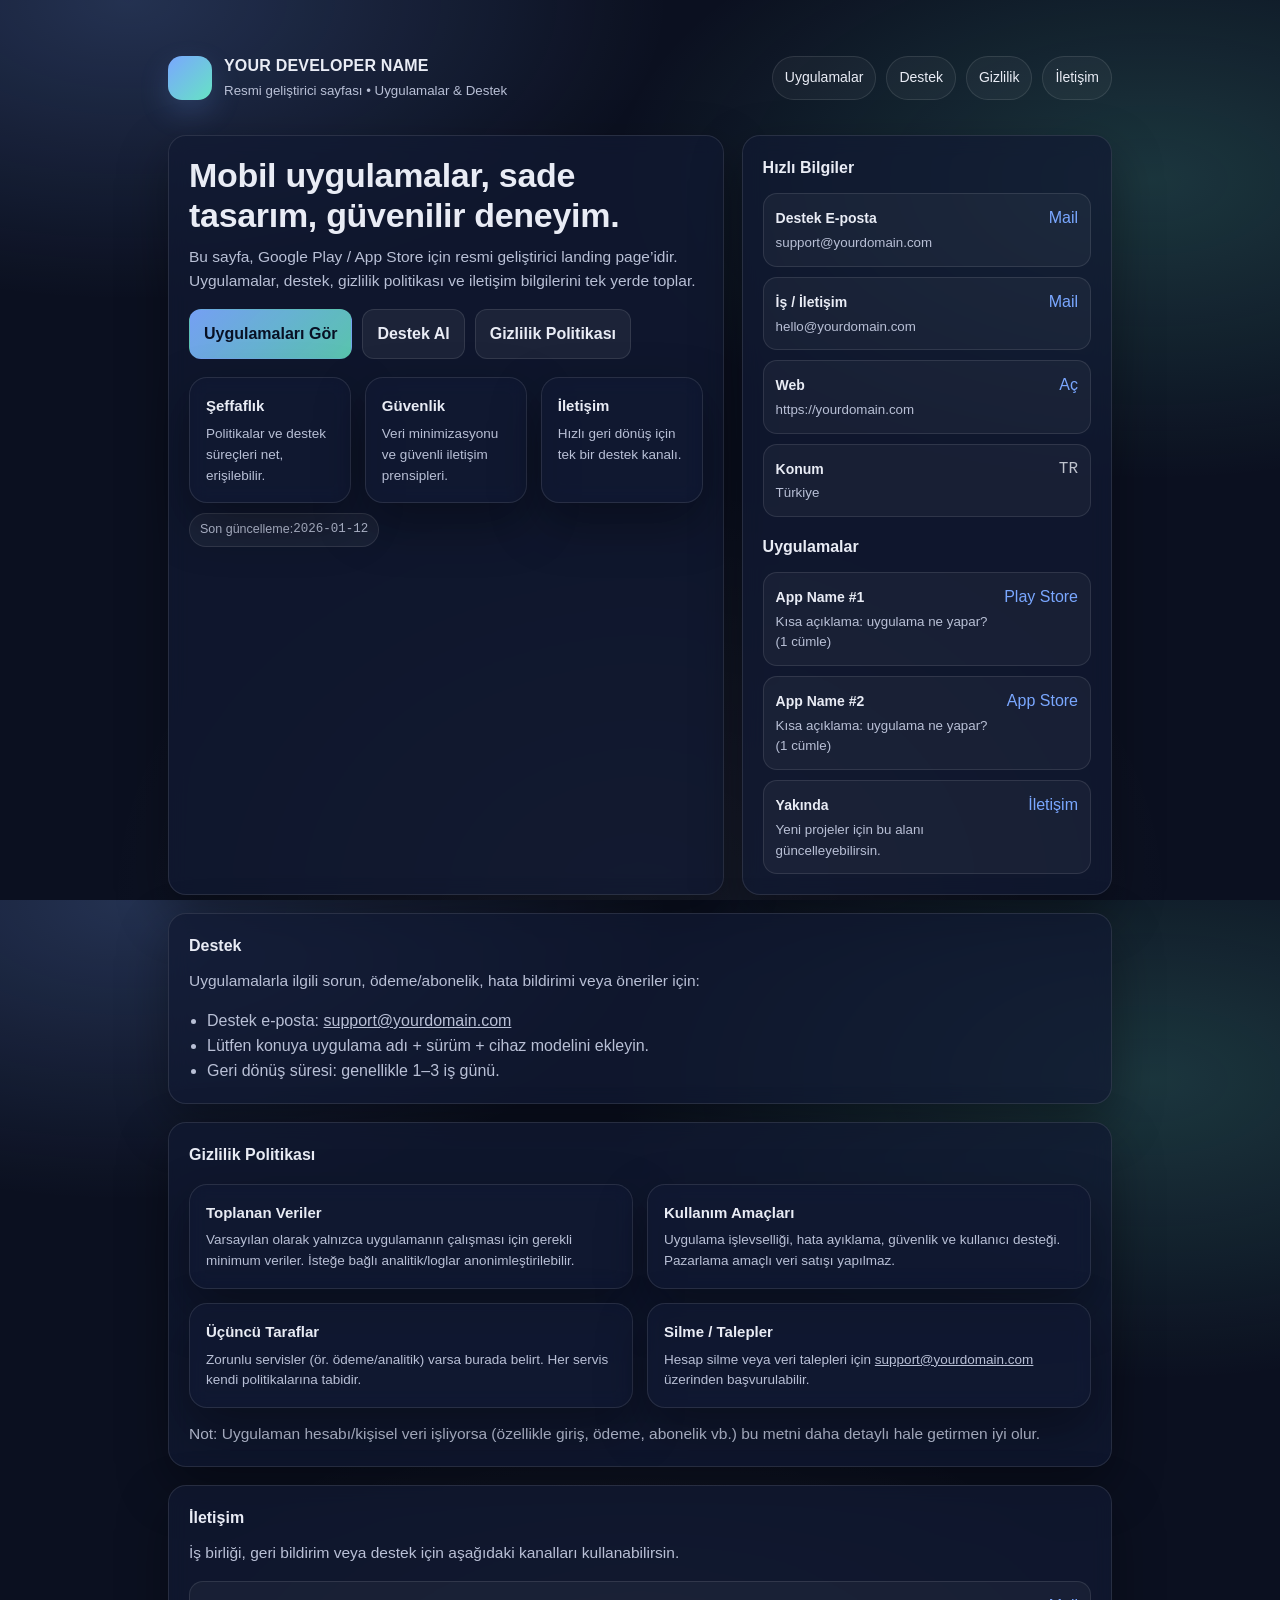
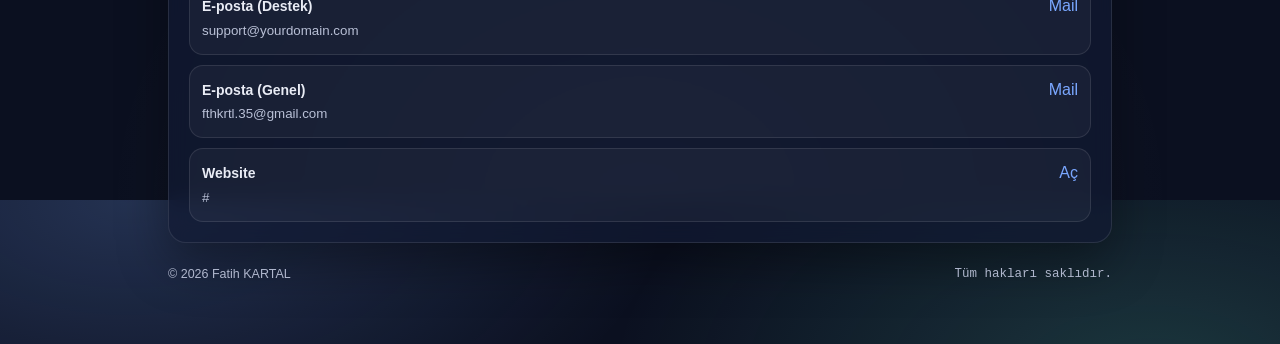
==== commit 768d48a4: "Update index.html" ====
--- a/index.html
+++ b/index.html
@@ -3,334 +3,352 @@
 <head>
   <meta charset="utf-8" />
   <meta name="viewport" content="width=device-width, initial-scale=1" />
-  <meta name="theme-color" content="#0b1220" />
-
-  <title>fthkrtl • Mobil Uygulama Geliştirici</title>
-  <meta name="description" content="fthkrtl — mobil uygulama geliştirici. Uygulama desteği, iletişim ve gizlilik politikası." />
-  <meta name="robots" content="index,follow" />
-  <meta name="author" content="fthkrtl" />
-  <meta name="contact" content="fthkrtl.35@gmail.com" />
-
-  <!-- Open Graph -->
-  <meta property="og:title" content="fthkrtl • Mobil Uygulama Geliştirici" />
-  <meta property="og:description" content="Uygulama desteği, iletişim ve gizlilik politikası." />
-  <meta property="og:type" content="website" />
-  <meta property="og:url" content="https://fthkrtl.github.io/" />
-
+  <meta name="description" content="Resmi geliştirici sayfası: uygulamalar, destek ve gizlilik." />
+  <title>Developer Landing Page</title>
   <style>
     :root{
-      --bg:#070b14;
-      --card:rgba(11,18,32,.78);
-      --text:#eaf0ff;
-      --muted:#9fb0d6;
-      --line:rgba(255,255,255,.12);
-      --shadow: 0 18px 60px rgba(0,0,0,.45);
+      --bg:#0b1020;
+      --card:#111a33;
+      --text:#e9ecf5;
+      --muted:#b9c0d6;
+      --accent:#7aa7ff;
+      --accent2:#66e3c4;
+      --border: rgba(255,255,255,.10);
+      --shadow: 0 20px 50px rgba(0,0,0,.35);
       --radius: 18px;
-      --a1:#6aa6ff;
-      --a2:#9b7bff;
-      --a3:#2ef0c7;
+      --max: 980px;
+      --mono: ui-monospace, SFMono-Regular, Menlo, Monaco, Consolas, "Liberation Mono", monospace;
+      --sans: ui-sans-serif, -apple-system, BlinkMacSystemFont, "Segoe UI", Roboto, Helvetica, Arial, "Apple Color Emoji","Segoe UI Emoji";
     }
     *{box-sizing:border-box}
     html,body{height:100%}
     body{
       margin:0;
-      font-family: ui-sans-serif, system-ui, -apple-system, Segoe UI, Roboto, Arial;
-      color:var(--text);
+      font-family: var(--sans);
       background:
-        radial-gradient(1100px 650px at 18% 10%, rgba(106,166,255,.22), transparent 60%),
-        radial-gradient(900px 600px at 85% 0%, rgba(155,123,255,.20), transparent 55%),
-        radial-gradient(1000px 650px at 70% 95%, rgba(46,240,199,.10), transparent 60%),
+        radial-gradient(900px 500px at 10% 0%, rgba(122,167,255,.22), transparent 60%),
+        radial-gradient(900px 500px at 90% 20%, rgba(102,227,196,.18), transparent 60%),
+        radial-gradient(900px 700px at 50% 100%, rgba(255,255,255,.06), transparent 60%),
         var(--bg);
+      color: var(--text);
       line-height:1.55;
     }
-    a{color:inherit;text-decoration:none}
-    a.underline{color:var(--a1); text-decoration:underline}
-    .wrap{max-width:1040px;margin:0 auto;padding:34px 18px 70px}
-    .top{
-      display:flex;align-items:flex-start;justify-content:space-between;gap:16px;
-      margin-bottom:16px;
-    }
-    .brand{display:flex;gap:14px;align-items:center}
+    a{color:inherit}
+    .wrap{max-width:var(--max); margin:0 auto; padding:40px 18px 60px}
+    header{
+      display:flex; align-items:center; justify-content:space-between; gap:18px; flex-wrap:wrap;
+      padding:14px 0 26px;
+    }
+    .brand{
+      display:flex; align-items:center; gap:12px;
+      text-decoration:none;
+    }
     .logo{
-      width:52px;height:52px;border-radius:16px;
-      background:linear-gradient(135deg, rgba(106,166,255,.95), rgba(155,123,255,.9));
-      box-shadow:0 16px 40px rgba(106,166,255,.15);
-      display:grid;place-items:center;flex:0 0 auto;
-    }
-    .logo span{font-weight:900;color:#081020;font-size:18px;letter-spacing:.6px}
-    h1{margin:0;font-size:22px;letter-spacing:.2px}
-    .sub{margin:2px 0 0;color:var(--muted);font-size:13.5px;max-width:60ch}
-    .badge{
-      display:flex;align-items:center;gap:10px;
-      padding:10px 12px;border-radius:999px;
-      border:1px solid var(--line);
-      background:rgba(255,255,255,.04);
-      color:var(--muted);
-      font-size:13px;
-      white-space:nowrap;
-    }
-    .dot{
-      width:10px;height:10px;border-radius:50%;
-      background:linear-gradient(135deg,var(--a1),var(--a2));
-      box-shadow:0 0 0 4px rgba(106,166,255,.14);
-    }
-
+      width:44px; height:44px; border-radius:14px;
+      background: linear-gradient(135deg, var(--accent), var(--accent2));
+      box-shadow: 0 12px 30px rgba(122,167,255,.20);
+    }
+    .brand strong{font-size:16px; letter-spacing:.2px}
+    .brand small{display:block; color:var(--muted); margin-top:2px}
+    nav{
+      display:flex; gap:10px; flex-wrap:wrap;
+    }
+    .pill{
+      display:inline-flex; align-items:center; gap:8px;
+      padding:10px 12px;
+      border:1px solid var(--border);
+      background: rgba(255,255,255,.04);
+      border-radius: 999px;
+      text-decoration:none;
+      transition: transform .15s ease, background .15s ease;
+      font-size:14px;
+    }
+    .pill:hover{transform: translateY(-1px); background: rgba(255,255,255,.07)}
     .hero{
-      border:1px solid var(--line);
-      background:linear-gradient(135deg, rgba(255,255,255,.06), rgba(255,255,255,.02));
-      border-radius:calc(var(--radius) + 6px);
-      box-shadow:var(--shadow);
-      padding:18px;
+      display:grid; grid-template-columns: 1.2fr .8fr; gap:18px;
+      align-items:stretch;
+      margin-top:8px;
+    }
+    @media (max-width: 860px){ .hero{grid-template-columns:1fr} }
+    .card{
+      border:1px solid var(--border);
+      background: rgba(17,26,51,.72);
       backdrop-filter: blur(10px);
-      overflow:hidden;
-      position:relative;
-    }
-    .hero:before{
-      content:"";
-      position:absolute; inset:-2px;
-      background:
-        radial-gradient(600px 240px at 20% 10%, rgba(106,166,255,.20), transparent 60%),
-        radial-gradient(600px 240px at 80% 0%, rgba(155,123,255,.18), transparent 55%);
-      pointer-events:none;
-      opacity:.9;
-    }
-    .hero > *{position:relative}
-    .hero h2{margin:0 0 6px;font-size:18px}
-    .hero p{margin:0;color:var(--muted)}
+      border-radius: var(--radius);
+      box-shadow: var(--shadow);
+      padding:20px;
+    }
+    h1{
+      margin:0 0 10px;
+      font-size:34px;
+      line-height:1.15;
+      letter-spacing:-.3px;
+    }
+    .lead{color:var(--muted); margin:0 0 16px; font-size:15.5px}
+    .ctaRow{display:flex; gap:10px; flex-wrap:wrap; margin-top:14px}
+    .btn{
+      display:inline-flex; align-items:center; justify-content:center; gap:10px;
+      padding:12px 14px;
+      border-radius: 12px;
+      border:1px solid var(--border);
+      text-decoration:none;
+      font-weight:600;
+      transition: transform .15s ease, background .15s ease, border-color .15s ease;
+    }
+    .btn.primary{
+      background: linear-gradient(135deg, rgba(122,167,255,.95), rgba(102,227,196,.85));
+      color:#081024;
+      border-color: transparent;
+    }
+    .btn:hover{transform: translateY(-1px)}
+    .btn.secondary{background: rgba(255,255,255,.06)}
     .grid{
-      display:grid;grid-template-columns: 1.15fr .85fr;gap:16px;
-      margin-top:16px;
-    }
-    @media (max-width: 900px){
-      .top{flex-direction:column;align-items:stretch}
-      .grid{grid-template-columns:1fr}
-      .badge{width:max-content}
-    }
-
-    .card{
-      background:var(--card);
-      border:1px solid var(--line);
-      border-radius:var(--radius);
-      box-shadow:var(--shadow);
-      padding:18px;
-      backdrop-filter: blur(10px);
-    }
-    .card h3{margin:0 0 10px;font-size:15px}
-    .muted{color:var(--muted)}
-    .row{display:flex;gap:10px;flex-wrap:wrap;margin-top:12px}
-
-    .btn{
-      display:inline-flex;align-items:center;gap:10px;
-      padding:11px 12px;border-radius:14px;
-      border:1px solid var(--line);
-      background:rgba(255,255,255,.04);
-      transition:.15s transform ease,.15s background ease,.15s border-color ease;
-      font-size:14px;
-    }
-    .btn:hover{transform:translateY(-1px);background:rgba(255,255,255,.06);border-color:rgba(255,255,255,.16)}
-    .btn strong{font-weight:650}
-    .icon{width:18px;height:18px;flex:0 0 auto;opacity:.95}
-
-    .list{margin:12px 0 0;padding:0;list-style:none;display:grid;gap:10px}
+      display:grid;
+      grid-template-columns: repeat(3, 1fr);
+      gap:14px;
+      margin-top:14px;
+    }
+    @media (max-width: 860px){ .grid{grid-template-columns:1fr} }
+    .mini h3{margin:0 0 6px; font-size:15px}
+    .mini p{margin:0; color:var(--muted); font-size:13.5px}
+    .tag{
+      display:inline-flex;
+      padding:6px 10px;
+      border-radius: 999px;
+      border:1px solid var(--border);
+      background: rgba(255,255,255,.05);
+      color: var(--muted);
+      font-size:12.5px;
+      margin-top:10px;
+    }
+    .list{
+      display:flex; flex-direction:column; gap:10px; margin-top:12px;
+    }
     .item{
-      padding:12px;border-radius:14px;
-      border:1px solid var(--line);
-      background:rgba(255,255,255,.03);
-    }
-    .item small{display:block;margin-top:4px;color:var(--muted)}
-    code{
-      font-family: ui-monospace,SFMono-Regular,Menlo,Monaco,Consolas,"Liberation Mono","Courier New",monospace;
-      background:rgba(255,255,255,.07);
-      border:1px solid rgba(255,255,255,.12);
-      padding:2px 6px;border-radius:10px;font-size:12.5px;
-    }
+      display:flex; align-items:flex-start; justify-content:space-between; gap:12px;
+      padding:12px 12px;
+      border:1px solid var(--border);
+      border-radius: 14px;
+      background: rgba(255,255,255,.04);
+    }
+    .item strong{font-size:14px}
+    .item small{display:block; color:var(--muted); margin-top:2px}
+    .item a{white-space:nowrap; text-decoration:none; color:var(--accent)}
+    section{margin-top:18px}
+    .sectionTitle{font-size:16px; margin:0 0 10px}
     footer{
-      margin-top:18px;
+      margin-top:22px;
       color:var(--muted);
       font-size:12.5px;
-      display:flex;justify-content:space-between;gap:10px;flex-wrap:wrap;
-      opacity:.92;
-    }
+      display:flex; justify-content:space-between; gap:12px; flex-wrap:wrap;
+      opacity:.95;
+    }
+    .mono{font-family:var(--mono)}
   </style>
-
-  <!-- Structured data -->
-  <script type="application/ld+json">
-  {
-    "@context":"https://schema.org",
-    "@type":"Person",
-    "name":"fthkrtl",
-    "url":"https://fthkrtl.github.io/",
-    "jobTitle":"Mobile App Developer",
-    "email":"mailto:fthkrtl.35@gmail.com",
-    "knowsAbout":["Android","iOS","React Native","Flutter","Mobile App Development"]
-  }
-  </script>
 </head>
 
 <body>
   <div class="wrap">
-    <div class="top">
-      <div class="brand">
-        <div class="logo" aria-hidden="true"><span>F</span></div>
+    <header>
+      <a class="brand" href="#top" aria-label="Developer home">
+        <div class="logo" aria-hidden="true"></div>
         <div>
-          <h1>fthkrtl</h1>
-          <p class="sub">Mobil uygulama geliştirici • Android/iOS • Uygulama desteği ve gizlilik politikası</p>
-        </div>
+          <strong>YOUR DEVELOPER NAME</strong>
+          <small>Resmi geliştirici sayfası • Uygulamalar & Destek</small>
+        </div>
+      </a>
+
+      <nav>
+        <a class="pill" href="#apps">Uygulamalar</a>
+        <a class="pill" href="#support">Destek</a>
+        <a class="pill" href="#privacy">Gizlilik</a>
+        <a class="pill" href="#contact">İletişim</a>
+      </nav>
+    </header>
+
+    <main id="top" class="hero">
+      <div class="card">
+        <h1>Mobil uygulamalar, sade tasarım, güvenilir deneyim.</h1>
+        <p class="lead">
+          Bu sayfa, Google Play / App Store için resmi geliştirici landing page’idir.
+          Uygulamalar, destek, gizlilik politikası ve iletişim bilgilerini tek yerde toplar.
+        </p>
+
+        <div class="ctaRow">
+          <a class="btn primary" href="#apps">Uygulamaları Gör</a>
+          <a class="btn secondary" href="#support">Destek Al</a>
+          <a class="btn secondary" href="#privacy">Gizlilik Politikası</a>
+        </div>
+
+        <div class="grid" style="margin-top:18px">
+          <div class="card mini" style="padding:16px">
+            <h3>Şeffaflık</h3>
+            <p>Politikalar ve destek süreçleri net, erişilebilir.</p>
+          </div>
+          <div class="card mini" style="padding:16px">
+            <h3>Güvenlik</h3>
+            <p>Veri minimizasyonu ve güvenli iletişim prensipleri.</p>
+          </div>
+          <div class="card mini" style="padding:16px">
+            <h3>İletişim</h3>
+            <p>Hızlı geri dönüş için tek bir destek kanalı.</p>
+          </div>
+        </div>
+
+        <span class="tag">Son güncelleme: <span class="mono">2026-01-12</span></span>
       </div>
 
-      <div class="badge" title="Play Console alanları için uygundur">
-        <span class="dot" aria-hidden="true"></span>
-        Google Play Console uyumlu sayfa
+      <div class="card">
+        <h2 class="sectionTitle">Hızlı Bilgiler</h2>
+        <div class="list">
+          <div class="item">
+            <div>
+              <strong>Destek E-posta</strong>
+              <small>support@yourdomain.com</small>
+            </div>
+            <a href="mailto:support@yourdomain.com">Mail</a>
+          </div>
+          <div class="item">
+            <div>
+              <strong>İş / İletişim</strong>
+              <small>hello@yourdomain.com</small>
+            </div>
+            <a href="mailto:hello@yourdomain.com">Mail</a>
+          </div>
+          <div class="item">
+            <div>
+              <strong>Web</strong>
+              <small>https://yourdomain.com</small>
+            </div>
+            <a href="https://yourdomain.com" rel="noopener" target="_blank">Aç</a>
+          </div>
+          <div class="item">
+            <div>
+              <strong>Konum</strong>
+              <small>Türkiye</small>
+            </div>
+            <span class="mono" style="opacity:.8">TR</span>
+          </div>
+        </div>
+
+        <section id="apps">
+          <h2 class="sectionTitle">Uygulamalar</h2>
+          <div class="list">
+            <div class="item">
+              <div>
+                <strong>App Name #1</strong>
+                <small>Kısa açıklama: uygulama ne yapar? (1 cümle)</small>
+              </div>
+              <a href="https://play.google.com/store/apps/details?id=YOUR.APP.ID" target="_blank" rel="noopener">Play Store</a>
+            </div>
+
+            <div class="item">
+              <div>
+                <strong>App Name #2</strong>
+                <small>Kısa açıklama: uygulama ne yapar? (1 cümle)</small>
+              </div>
+              <a href="https://apps.apple.com/" target="_blank" rel="noopener">App Store</a>
+            </div>
+
+            <div class="item">
+              <div>
+                <strong>Yakında</strong>
+                <small>Yeni projeler için bu alanı güncelleyebilirsin.</small>
+              </div>
+              <a href="#contact">İletişim</a>
+            </div>
+          </div>
+        </section>
       </div>
-    </div>
-
-    <section class="hero">
-      <h2>Merhaba 👋</h2>
-      <p>
-        Bu sayfa, geliştirdiğim uygulamalar için resmi <strong>Developer Website</strong>,
-        <strong>Support</strong> ve <strong>Privacy Policy</strong> bağlantılarını sağlar.
-        Destek için: <a class="underline" href="mailto:fthkrtl.35@gmail.com">fthkrtl.35@gmail.com</a>
+    </main>
+
+    <section id="support" class="card">
+      <h2 class="sectionTitle">Destek</h2>
+      <p class="lead" style="margin-top:0">
+        Uygulamalarla ilgili sorun, ödeme/abonelik, hata bildirimi veya öneriler için:
+      </p>
+      <ul style="margin:0; padding-left:18px; color:var(--muted)">
+        <li>Destek e-posta: <a href="mailto:support@yourdomain.com">support@yourdomain.com</a></li>
+        <li>Lütfen konuya uygulama adı + sürüm + cihaz modelini ekleyin.</li>
+        <li>Geri dönüş süresi: genellikle 1–3 iş günü.</li>
+      </ul>
+    </section>
+
+    <section id="privacy" class="card">
+      <h2 class="sectionTitle">Gizlilik Politikası</h2>
+      <p class="lead" style="margin-top:0">
+       
+      </p>
+
+      <div class="grid" style="grid-template-columns: 1fr 1fr; margin-top:10px">
+        <div class="card mini" style="padding:16px">
+          <h3>Toplanan Veriler</h3>
+          <p>
+            Varsayılan olarak yalnızca uygulamanın çalışması için gerekli minimum veriler.
+            İsteğe bağlı analitik/loglar anonimleştirilebilir.
+          </p>
+        </div>
+        <div class="card mini" style="padding:16px">
+          <h3>Kullanım Amaçları</h3>
+          <p>
+            Uygulama işlevselliği, hata ayıklama, güvenlik ve kullanıcı desteği.
+            Pazarlama amaçlı veri satışı yapılmaz.
+          </p>
+        </div>
+        <div class="card mini" style="padding:16px">
+          <h3>Üçüncü Taraflar</h3>
+          <p>
+            Zorunlu servisler (ör. ödeme/analitik) varsa burada belirt.
+            Her servis kendi politikalarına tabidir.
+          </p>
+        </div>
+        <div class="card mini" style="padding:16px">
+          <h3>Silme / Talepler</h3>
+          <p>
+            Hesap silme veya veri talepleri için <a href="mailto:support@yourdomain.com">support@yourdomain.com</a> üzerinden başvurulabilir.
+          </p>
+        </div>
+      </div>
+
+      <p class="lead" style="margin:14px 0 0">
+        Not: Uygulaman hesabı/kişisel veri işliyorsa (özellikle giriş, ödeme, abonelik vb.) bu metni daha detaylı hale getirmen iyi olur.
       </p>
     </section>
 
-    <div class="grid">
-      <section class="card">
-        <h3>Hakkımda</h3>
-        <p class="muted" style="margin-top:0">
-          Android ve iOS için modern teknolojilerle (React Native / Flutter) uygulamalar geliştiriyorum.
-          Amacım sade, hızlı ve kullanıcı dostu deneyimler üretmek.
-        </p>
-
-        <div class="row">
-          <a class="btn" href="#support">
-            <svg class="icon" viewBox="0 0 24 24" fill="none">
-              <path d="M4 4h16v12H7l-3 3V4Z" stroke="currentColor" stroke-width="1.6" stroke-linejoin="round"/>
-              <path d="M8 8h8M8 11h6" stroke="currentColor" stroke-width="1.6" stroke-linecap="round"/>
-            </svg>
-            <strong>Destek</strong>
-          </a>
-
-          <a class="btn" href="#privacy">
-            <svg class="icon" viewBox="0 0 24 24" fill="none">
-              <path d="M12 2 20 6v6c0 5-3.5 9.5-8 10-4.5-.5-8-5-8-10V6l8-4Z" stroke="currentColor" stroke-width="1.6" stroke-linejoin="round"/>
-              <path d="M9.5 12.2l1.7 1.7 3.4-3.7" stroke="currentColor" stroke-width="1.6" stroke-linecap="round" stroke-linejoin="round"/>
-            </svg>
-            <strong>Gizlilik</strong>
-          </a>
-
-          <a class="btn" href="mailto:fthkrtl.35@gmail.com?subject=Uygulama%20Deste%C4%9Fi">
-            <svg class="icon" viewBox="0 0 24 24" fill="none">
-              <path d="M4 7h16v10H4V7Z" stroke="currentColor" stroke-width="1.6" stroke-linejoin="round"/>
-              <path d="m4 8 8 6 8-6" stroke="currentColor" stroke-width="1.6" stroke-linejoin="round"/>
-            </svg>
-            <strong>E-posta</strong>
-            <span class="muted">fthkrtl.35@gmail.com</span>
-          </a>
-        </div>
-
-        <h3 style="margin-top:18px">Yayınladığım / Üzerinde Çalıştığım Uygulamalar</h3>
-        <ul class="list">
-          <li class="item">
-            <strong>Uygulama Portföyü</strong>
-            <small>
-              Buraya uygulama adlarını ekleyebilirsin. İstersen Play Store linklerini de koyarız.
-              (Örn: <code>Flowiax</code>, <code>SoloMate</code> vb.)
-            </small>
-          </li>
-          <li class="item">
-            <strong>Odak Alanları</strong>
-            <small>Üretkenlik • yardımcı araçlar • sade tasarım • performans ve stabilite</small>
-          </li>
-        </ul>
-      </section>
-
-      <aside class="card">
-        <h3>Play Console için hızlı linkler</h3>
-        <p class="muted" style="margin-top:0">
-          Aşağıdaki URL’leri Play Console’da ilgili alanlara girebilirsin:
-        </p>
-
+    <section id="contact" class="card">
+      <h2 class="sectionTitle">İletişim</h2>
+      <p class="lead" style="margin-top:0">
+        İş birliği, geri bildirim veya destek için aşağıdaki kanalları kullanabilirsin.
+      </p>
+
+      <div class="list">
         <div class="item">
-          <strong>Developer Website</strong>
-          <small><code>https://fthkrtl.github.io</code></small>
-        </div>
-
-        <div class="item" style="margin-top:10px">
-          <strong>Support URL</strong>
-          <small><code>https://fthkrtl.github.io/#support</code></small>
-        </div>
-
-        <div class="item" style="margin-top:10px">
-          <strong>Privacy Policy URL</strong>
-          <small><code>https://fthkrtl.github.io/#privacy</code></small>
-        </div>
-
-        <div class="item" style="margin-top:10px">
-          <strong>Support Email</strong>
-          <small><code>fthkrtl.35@gmail.com</code></small>
-        </div>
-      </aside>
-    </div>
-
-    <section id="support" class="card" style="margin-top:16px">
-      <h3>Destek</h3>
-      <p class="muted">
-        Destek almak için e-posta gönderebilirsin. Daha hızlı çözüm için mesajına şunları ekle:
-      </p>
-      <ul class="muted" style="margin:10px 0 0 18px">
-        <li>Uygulama adı ve sürümü</li>
-        <li>Cihaz modeli ve Android sürümü</li>
-        <li>Sorunun kısa açıklaması + ekran görüntüsü (varsa)</li>
-      </ul>
-
-      <div class="row" style="margin-top:14px">
-        <a class="btn" href="mailto:fthkrtl.35@gmail.com?subject=Uygulama%20Deste%C4%9Fi&body=Uygulama%20Ad%C4%B1%3A%0AS%C3%BCr%C3%BCm%3A%0ACihaz%3A%0AAndroid%20S%C3%BCr%C3%BCm%C3%BC%3A%0ASorun%3A%0A">
-          <svg class="icon" viewBox="0 0 24 24" fill="none">
-            <path d="M4 7h16v10H4V7Z" stroke="currentColor" stroke-width="1.6" stroke-linejoin="round"/>
-            <path d="m4 8 8 6 8-6" stroke="currentColor" stroke-width="1.6" stroke-linejoin="round"/>
-          </svg>
-          <strong>Destek e-postası gönder</strong>
-        </a>
+          <div>
+            <strong>E-posta (Destek)</strong>
+            <small>support@yourdomain.com</small>
+          </div>
+          <a href="mailto:fthkrtl.35@gmail.com">Mail</a>
+        </div>
+        <div class="item">
+          <div>
+            <strong>E-posta (Genel)</strong>
+            <small>fthkrtl.35@gmail.com</small>
+          </div>
+          <a href="mailto:hello@yourdomain.com">Mail</a>
+        </div>
+        <div class="item">
+          <div>
+            <strong>Website</strong>
+            <small>#</small>
+          </div>
+          <a href="#" target="_blank" rel="noopener">Aç</a>
+        </div>
       </div>
     </section>
 
-    <section id="privacy" class="card" style="margin-top:16px">
-      <h3>Gizlilik Politikası</h3>
-      <p class="muted">
-        Bu sayfa genel bir gizlilik politikası özetidir. Uygulamanın özelliklerine göre güncellenebilir.
-      </p>
-
-      <div class="item" style="margin-top:12px">
-        <strong>Toplanan Veriler</strong>
-        <small>
-          Uygulamalar; kişisel olarak tanımlanabilir veri toplamadan çalışacak şekilde tasarlanabilir.
-          Uygulamada analiz/hata raporu kullanılıyorsa, yalnızca teknik ve anonim veriler işlenebilir.
-        </small>
-      </div>
-
-      <div class="item" style="margin-top:10px">
-        <strong>Üçüncü Taraf Hizmetler</strong>
-        <small>
-          Performans, hata analizi veya bildirim amacıyla üçüncü taraf servisler (örn. Firebase) kullanılabilir.
-          Bu servisler verileri kendi politikalarına göre işler.
-        </small>
-      </div>
-
-      <div class="item" style="margin-top:10px">
-        <strong>İletişim</strong>
-        <small>
-          Gizlilik ile ilgili talepler: <a class="underline" href="mailto:fthkrtl.35@gmail.com">fthkrtl.35@gmail.com</a>
-        </small>
-      </div>
-
-      <p class="muted" style="margin-top:12px">
-        Not: Google Play “Data safety” beyanların ile bu sayfadaki metin tutarlı olmalıdır.
-      </p>
-    </section>
-
     <footer>
-      <div>© <span id="y"></span> fthkrtl</div>
-      <div class="muted">GitHub Pages üzerinde yayınlanır</div>
+      <div>© <span id="y"></span> Fatih KARTAL</div>
+      <div class="mono">Tüm hakları saklıdır.</div>
     </footer>
   </div>
 
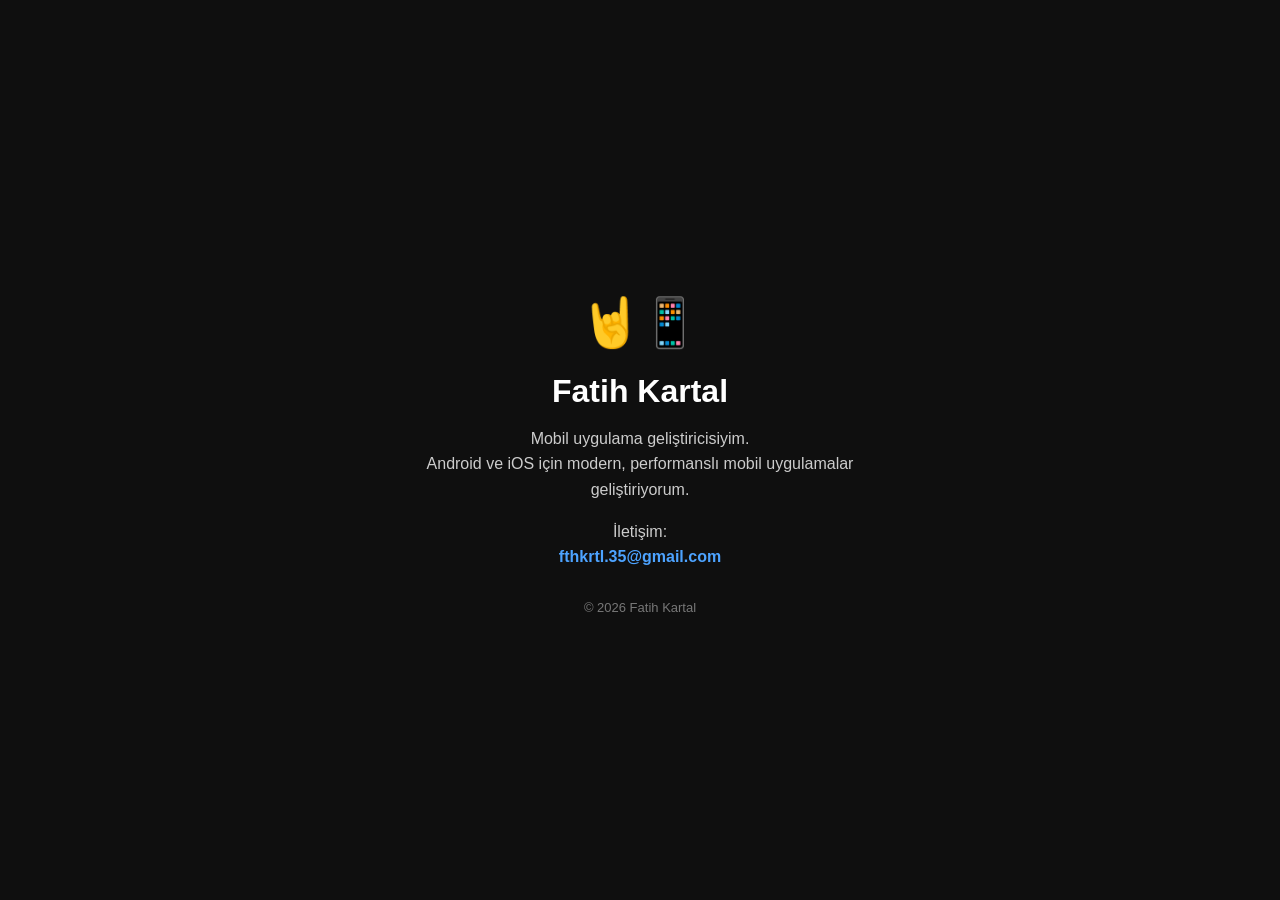
==== commit b8f8b513: "Update index.html" ====
--- a/index.html
+++ b/index.html
@@ -1,359 +1,69 @@
-<!doctype html>
+<!DOCTYPE html>
 <html lang="tr">
 <head>
-  <meta charset="utf-8" />
-  <meta name="viewport" content="width=device-width, initial-scale=1" />
-  <meta name="description" content="Resmi geliştirici sayfası: uygulamalar, destek ve gizlilik." />
-  <title>Developer Landing Page</title>
+  <meta charset="UTF-8">
+  <title>Fatih Kartal | Mobile App Developer</title>
+  <meta name="viewport" content="width=device-width, initial-scale=1.0">
+  <meta name="description" content="Fatih Kartal - Mobil uygulama geliştiricisi. Android ve iOS uygulamaları.">
   <style>
-    :root{
-      --bg:#0b1020;
-      --card:#111a33;
-      --text:#e9ecf5;
-      --muted:#b9c0d6;
-      --accent:#7aa7ff;
-      --accent2:#66e3c4;
-      --border: rgba(255,255,255,.10);
-      --shadow: 0 20px 50px rgba(0,0,0,.35);
-      --radius: 18px;
-      --max: 980px;
-      --mono: ui-monospace, SFMono-Regular, Menlo, Monaco, Consolas, "Liberation Mono", monospace;
-      --sans: ui-sans-serif, -apple-system, BlinkMacSystemFont, "Segoe UI", Roboto, Helvetica, Arial, "Apple Color Emoji","Segoe UI Emoji";
+    body {
+      margin: 0;
+      padding: 0;
+      font-family: Arial, Helvetica, sans-serif;
+      background: #0f0f0f;
+      color: #ffffff;
+      display: flex;
+      justify-content: center;
+      align-items: center;
+      height: 100vh;
     }
-    *{box-sizing:border-box}
-    html,body{height:100%}
-    body{
-      margin:0;
-      font-family: var(--sans);
-      background:
-        radial-gradient(900px 500px at 10% 0%, rgba(122,167,255,.22), transparent 60%),
-        radial-gradient(900px 500px at 90% 20%, rgba(102,227,196,.18), transparent 60%),
-        radial-gradient(900px 700px at 50% 100%, rgba(255,255,255,.06), transparent 60%),
-        var(--bg);
-      color: var(--text);
-      line-height:1.55;
+    .container {
+      text-align: center;
+      max-width: 500px;
+      padding: 20px;
     }
-    a{color:inherit}
-    .wrap{max-width:var(--max); margin:0 auto; padding:40px 18px 60px}
-    header{
-      display:flex; align-items:center; justify-content:space-between; gap:18px; flex-wrap:wrap;
-      padding:14px 0 26px;
+    h1 {
+      font-size: 32px;
+      margin-bottom: 10px;
     }
-    .brand{
-      display:flex; align-items:center; gap:12px;
-      text-decoration:none;
+    .emoji {
+      font-size: 48px;
+      margin: 10px 0;
     }
-    .logo{
-      width:44px; height:44px; border-radius:14px;
-      background: linear-gradient(135deg, var(--accent), var(--accent2));
-      box-shadow: 0 12px 30px rgba(122,167,255,.20);
+    p {
+      font-size: 16px;
+      line-height: 1.6;
+      color: #cccccc;
     }
-    .brand strong{font-size:16px; letter-spacing:.2px}
-    .brand small{display:block; color:var(--muted); margin-top:2px}
-    nav{
-      display:flex; gap:10px; flex-wrap:wrap;
+    a {
+      color: #4da3ff;
+      text-decoration: none;
+      font-weight: bold;
     }
-    .pill{
-      display:inline-flex; align-items:center; gap:8px;
-      padding:10px 12px;
-      border:1px solid var(--border);
-      background: rgba(255,255,255,.04);
-      border-radius: 999px;
-      text-decoration:none;
-      transition: transform .15s ease, background .15s ease;
-      font-size:14px;
+    footer {
+      margin-top: 30px;
+      font-size: 13px;
+      color: #777;
     }
-    .pill:hover{transform: translateY(-1px); background: rgba(255,255,255,.07)}
-    .hero{
-      display:grid; grid-template-columns: 1.2fr .8fr; gap:18px;
-      align-items:stretch;
-      margin-top:8px;
-    }
-    @media (max-width: 860px){ .hero{grid-template-columns:1fr} }
-    .card{
-      border:1px solid var(--border);
-      background: rgba(17,26,51,.72);
-      backdrop-filter: blur(10px);
-      border-radius: var(--radius);
-      box-shadow: var(--shadow);
-      padding:20px;
-    }
-    h1{
-      margin:0 0 10px;
-      font-size:34px;
-      line-height:1.15;
-      letter-spacing:-.3px;
-    }
-    .lead{color:var(--muted); margin:0 0 16px; font-size:15.5px}
-    .ctaRow{display:flex; gap:10px; flex-wrap:wrap; margin-top:14px}
-    .btn{
-      display:inline-flex; align-items:center; justify-content:center; gap:10px;
-      padding:12px 14px;
-      border-radius: 12px;
-      border:1px solid var(--border);
-      text-decoration:none;
-      font-weight:600;
-      transition: transform .15s ease, background .15s ease, border-color .15s ease;
-    }
-    .btn.primary{
-      background: linear-gradient(135deg, rgba(122,167,255,.95), rgba(102,227,196,.85));
-      color:#081024;
-      border-color: transparent;
-    }
-    .btn:hover{transform: translateY(-1px)}
-    .btn.secondary{background: rgba(255,255,255,.06)}
-    .grid{
-      display:grid;
-      grid-template-columns: repeat(3, 1fr);
-      gap:14px;
-      margin-top:14px;
-    }
-    @media (max-width: 860px){ .grid{grid-template-columns:1fr} }
-    .mini h3{margin:0 0 6px; font-size:15px}
-    .mini p{margin:0; color:var(--muted); font-size:13.5px}
-    .tag{
-      display:inline-flex;
-      padding:6px 10px;
-      border-radius: 999px;
-      border:1px solid var(--border);
-      background: rgba(255,255,255,.05);
-      color: var(--muted);
-      font-size:12.5px;
-      margin-top:10px;
-    }
-    .list{
-      display:flex; flex-direction:column; gap:10px; margin-top:12px;
-    }
-    .item{
-      display:flex; align-items:flex-start; justify-content:space-between; gap:12px;
-      padding:12px 12px;
-      border:1px solid var(--border);
-      border-radius: 14px;
-      background: rgba(255,255,255,.04);
-    }
-    .item strong{font-size:14px}
-    .item small{display:block; color:var(--muted); margin-top:2px}
-    .item a{white-space:nowrap; text-decoration:none; color:var(--accent)}
-    section{margin-top:18px}
-    .sectionTitle{font-size:16px; margin:0 0 10px}
-    footer{
-      margin-top:22px;
-      color:var(--muted);
-      font-size:12.5px;
-      display:flex; justify-content:space-between; gap:12px; flex-wrap:wrap;
-      opacity:.95;
-    }
-    .mono{font-family:var(--mono)}
   </style>
 </head>
+<body>
+  <div class="container">
+    <div class="emoji">🤘📱</div>
+    <h1>Fatih Kartal</h1>
+    <p>
+      Mobil uygulama geliştiricisiyim.<br>
+      Android ve iOS için modern, performanslı mobil uygulamalar geliştiriyorum.
+    </p>
 
-<body>
-  <div class="wrap">
-    <header>
-      <a class="brand" href="#top" aria-label="Developer home">
-        <div class="logo" aria-hidden="true"></div>
-        <div>
-          <strong>YOUR DEVELOPER NAME</strong>
-          <small>Resmi geliştirici sayfası • Uygulamalar & Destek</small>
-        </div>
-      </a>
-
-      <nav>
-        <a class="pill" href="#apps">Uygulamalar</a>
-        <a class="pill" href="#support">Destek</a>
-        <a class="pill" href="#privacy">Gizlilik</a>
-        <a class="pill" href="#contact">İletişim</a>
-      </nav>
-    </header>
-
-    <main id="top" class="hero">
-      <div class="card">
-        <h1>Mobil uygulamalar, sade tasarım, güvenilir deneyim.</h1>
-        <p class="lead">
-          Bu sayfa, Google Play / App Store için resmi geliştirici landing page’idir.
-          Uygulamalar, destek, gizlilik politikası ve iletişim bilgilerini tek yerde toplar.
-        </p>
-
-        <div class="ctaRow">
-          <a class="btn primary" href="#apps">Uygulamaları Gör</a>
-          <a class="btn secondary" href="#support">Destek Al</a>
-          <a class="btn secondary" href="#privacy">Gizlilik Politikası</a>
-        </div>
-
-        <div class="grid" style="margin-top:18px">
-          <div class="card mini" style="padding:16px">
-            <h3>Şeffaflık</h3>
-            <p>Politikalar ve destek süreçleri net, erişilebilir.</p>
-          </div>
-          <div class="card mini" style="padding:16px">
-            <h3>Güvenlik</h3>
-            <p>Veri minimizasyonu ve güvenli iletişim prensipleri.</p>
-          </div>
-          <div class="card mini" style="padding:16px">
-            <h3>İletişim</h3>
-            <p>Hızlı geri dönüş için tek bir destek kanalı.</p>
-          </div>
-        </div>
-
-        <span class="tag">Son güncelleme: <span class="mono">2026-01-12</span></span>
-      </div>
-
-      <div class="card">
-        <h2 class="sectionTitle">Hızlı Bilgiler</h2>
-        <div class="list">
-          <div class="item">
-            <div>
-              <strong>Destek E-posta</strong>
-              <small>support@yourdomain.com</small>
-            </div>
-            <a href="mailto:support@yourdomain.com">Mail</a>
-          </div>
-          <div class="item">
-            <div>
-              <strong>İş / İletişim</strong>
-              <small>hello@yourdomain.com</small>
-            </div>
-            <a href="mailto:hello@yourdomain.com">Mail</a>
-          </div>
-          <div class="item">
-            <div>
-              <strong>Web</strong>
-              <small>https://yourdomain.com</small>
-            </div>
-            <a href="https://yourdomain.com" rel="noopener" target="_blank">Aç</a>
-          </div>
-          <div class="item">
-            <div>
-              <strong>Konum</strong>
-              <small>Türkiye</small>
-            </div>
-            <span class="mono" style="opacity:.8">TR</span>
-          </div>
-        </div>
-
-        <section id="apps">
-          <h2 class="sectionTitle">Uygulamalar</h2>
-          <div class="list">
-            <div class="item">
-              <div>
-                <strong>App Name #1</strong>
-                <small>Kısa açıklama: uygulama ne yapar? (1 cümle)</small>
-              </div>
-              <a href="https://play.google.com/store/apps/details?id=YOUR.APP.ID" target="_blank" rel="noopener">Play Store</a>
-            </div>
-
-            <div class="item">
-              <div>
-                <strong>App Name #2</strong>
-                <small>Kısa açıklama: uygulama ne yapar? (1 cümle)</small>
-              </div>
-              <a href="https://apps.apple.com/" target="_blank" rel="noopener">App Store</a>
-            </div>
-
-            <div class="item">
-              <div>
-                <strong>Yakında</strong>
-                <small>Yeni projeler için bu alanı güncelleyebilirsin.</small>
-              </div>
-              <a href="#contact">İletişim</a>
-            </div>
-          </div>
-        </section>
-      </div>
-    </main>
-
-    <section id="support" class="card">
-      <h2 class="sectionTitle">Destek</h2>
-      <p class="lead" style="margin-top:0">
-        Uygulamalarla ilgili sorun, ödeme/abonelik, hata bildirimi veya öneriler için:
-      </p>
-      <ul style="margin:0; padding-left:18px; color:var(--muted)">
-        <li>Destek e-posta: <a href="mailto:support@yourdomain.com">support@yourdomain.com</a></li>
-        <li>Lütfen konuya uygulama adı + sürüm + cihaz modelini ekleyin.</li>
-        <li>Geri dönüş süresi: genellikle 1–3 iş günü.</li>
-      </ul>
-    </section>
-
-    <section id="privacy" class="card">
-      <h2 class="sectionTitle">Gizlilik Politikası</h2>
-      <p class="lead" style="margin-top:0">
-       
-      </p>
-
-      <div class="grid" style="grid-template-columns: 1fr 1fr; margin-top:10px">
-        <div class="card mini" style="padding:16px">
-          <h3>Toplanan Veriler</h3>
-          <p>
-            Varsayılan olarak yalnızca uygulamanın çalışması için gerekli minimum veriler.
-            İsteğe bağlı analitik/loglar anonimleştirilebilir.
-          </p>
-        </div>
-        <div class="card mini" style="padding:16px">
-          <h3>Kullanım Amaçları</h3>
-          <p>
-            Uygulama işlevselliği, hata ayıklama, güvenlik ve kullanıcı desteği.
-            Pazarlama amaçlı veri satışı yapılmaz.
-          </p>
-        </div>
-        <div class="card mini" style="padding:16px">
-          <h3>Üçüncü Taraflar</h3>
-          <p>
-            Zorunlu servisler (ör. ödeme/analitik) varsa burada belirt.
-            Her servis kendi politikalarına tabidir.
-          </p>
-        </div>
-        <div class="card mini" style="padding:16px">
-          <h3>Silme / Talepler</h3>
-          <p>
-            Hesap silme veya veri talepleri için <a href="mailto:support@yourdomain.com">support@yourdomain.com</a> üzerinden başvurulabilir.
-          </p>
-        </div>
-      </div>
-
-      <p class="lead" style="margin:14px 0 0">
-        Not: Uygulaman hesabı/kişisel veri işliyorsa (özellikle giriş, ödeme, abonelik vb.) bu metni daha detaylı hale getirmen iyi olur.
-      </p>
-    </section>
-
-    <section id="contact" class="card">
-      <h2 class="sectionTitle">İletişim</h2>
-      <p class="lead" style="margin-top:0">
-        İş birliği, geri bildirim veya destek için aşağıdaki kanalları kullanabilirsin.
-      </p>
-
-      <div class="list">
-        <div class="item">
-          <div>
-            <strong>E-posta (Destek)</strong>
-            <small>support@yourdomain.com</small>
-          </div>
-          <a href="mailto:fthkrtl.35@gmail.com">Mail</a>
-        </div>
-        <div class="item">
-          <div>
-            <strong>E-posta (Genel)</strong>
-            <small>fthkrtl.35@gmail.com</small>
-          </div>
-          <a href="mailto:hello@yourdomain.com">Mail</a>
-        </div>
-        <div class="item">
-          <div>
-            <strong>Website</strong>
-            <small>#</small>
-          </div>
-          <a href="#" target="_blank" rel="noopener">Aç</a>
-        </div>
-      </div>
-    </section>
+    <p>
+      İletişim:<br>
+      <a href="mailto:fthkrtl.35@gmail.com">fthkrtl.35@gmail.com</a>
+    </p>
 
     <footer>
-      <div>© <span id="y"></span> Fatih KARTAL</div>
-      <div class="mono">Tüm hakları saklıdır.</div>
+      © 2026 Fatih Kartal
     </footer>
   </div>
-
-  <script>
-    document.getElementById("y").textContent = new Date().getFullYear();
-  </script>
 </body>
 </html>
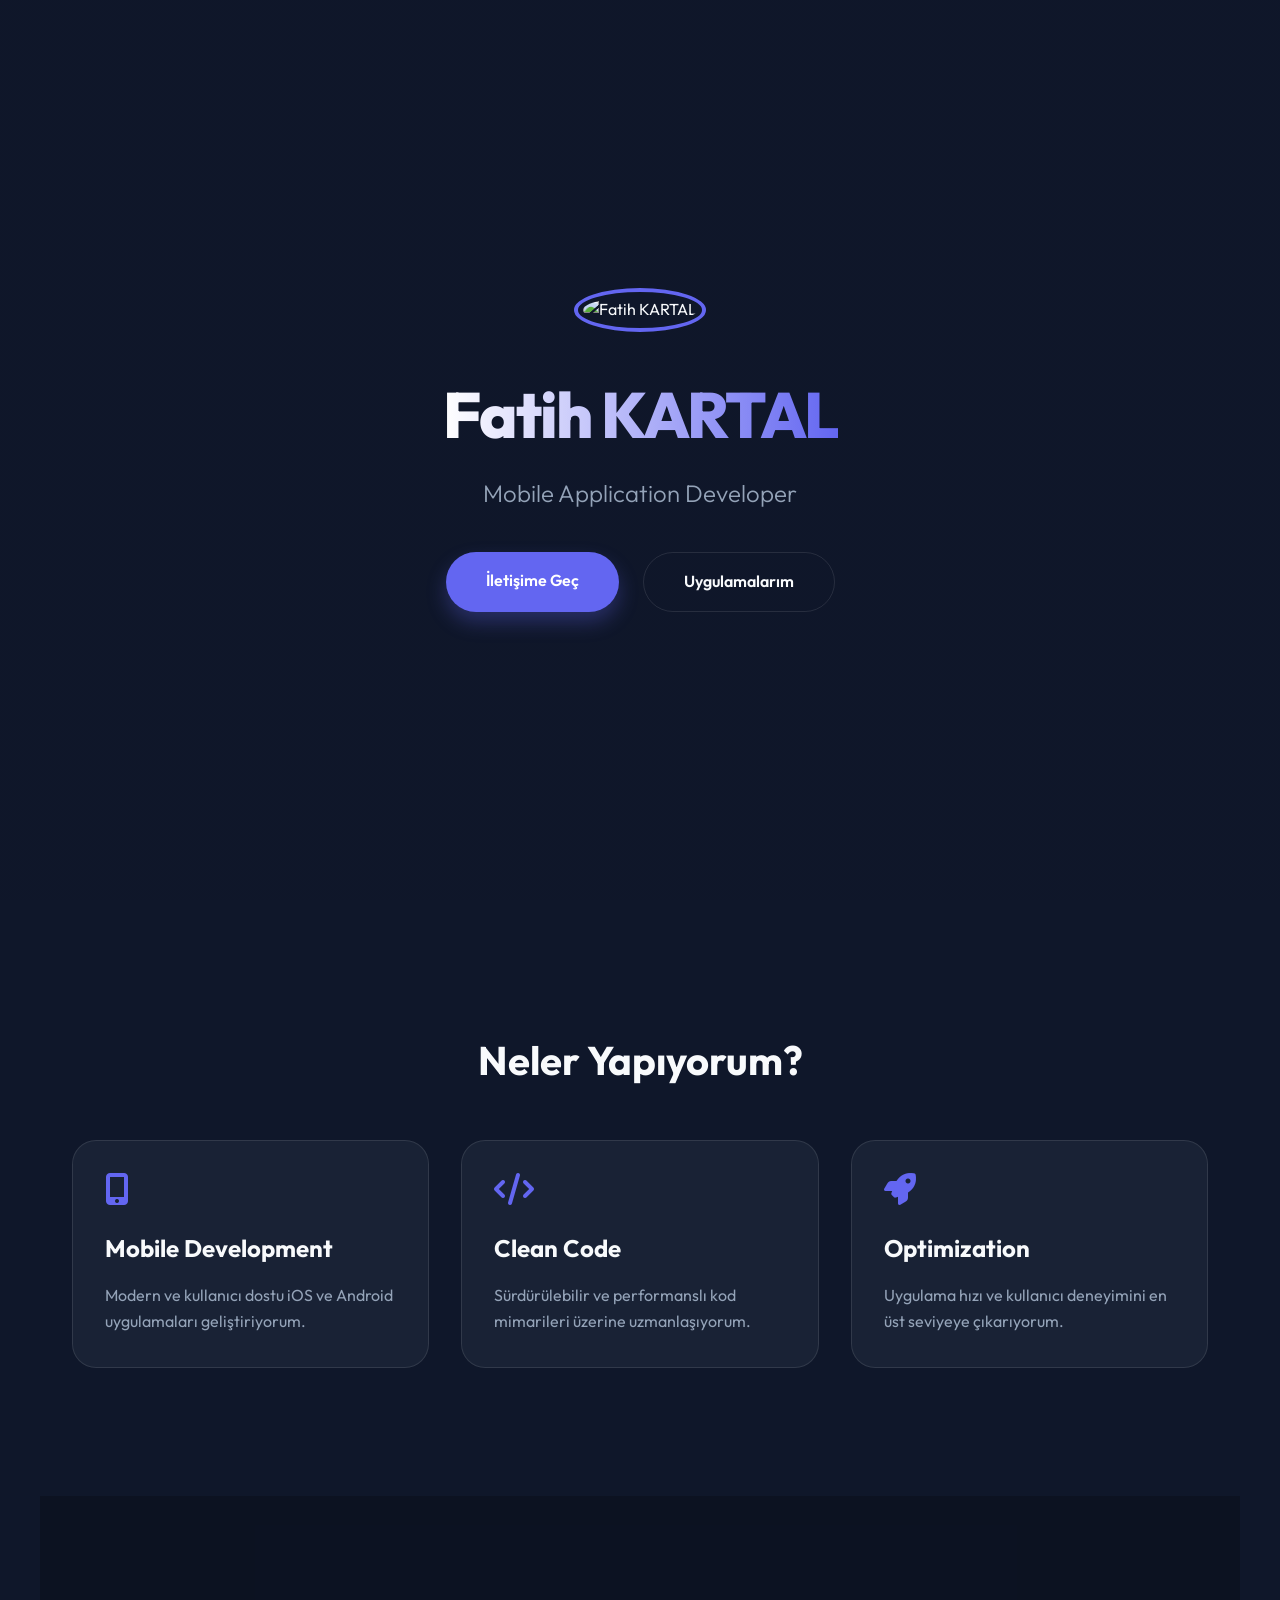
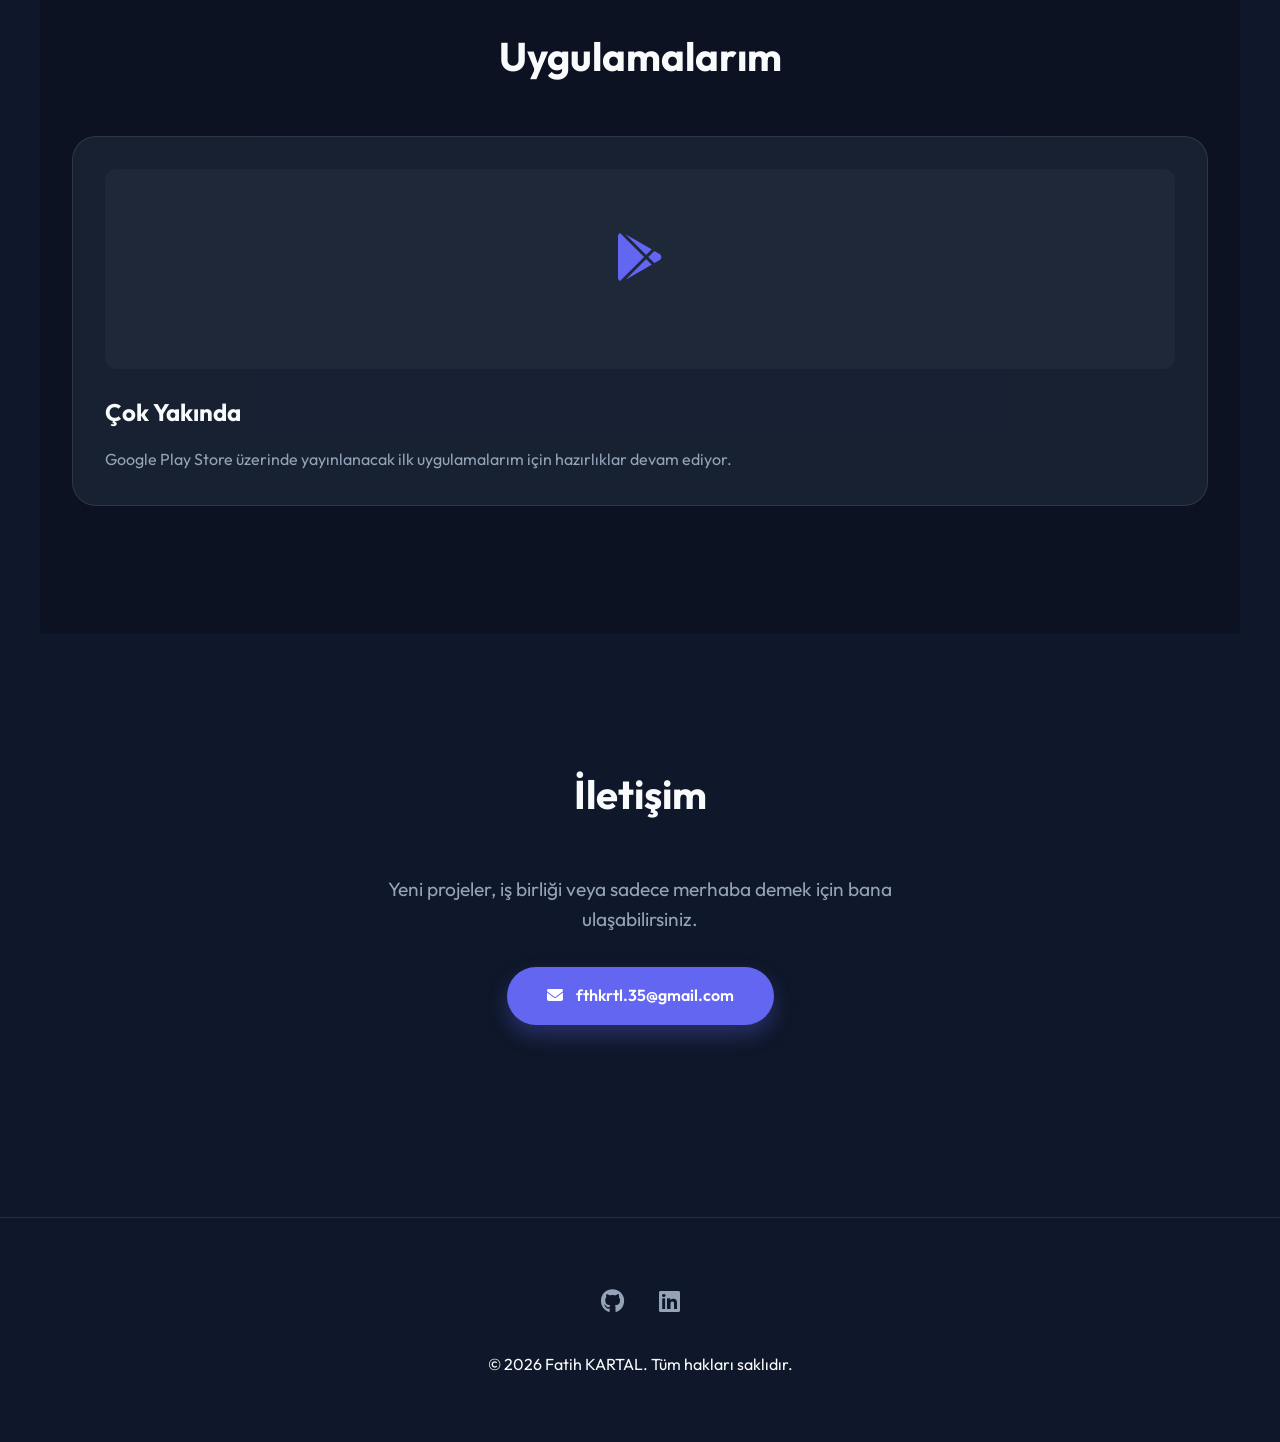
==== commit 567ca57c: "Update index.html" ====
--- a/index.html
+++ b/index.html
@@ -1,69 +1,103 @@
 <!DOCTYPE html>
 <html lang="tr">
 <head>
-  <meta charset="UTF-8">
-  <title>Fatih Kartal | Mobile App Developer</title>
-  <meta name="viewport" content="width=device-width, initial-scale=1.0">
-  <meta name="description" content="Fatih Kartal - Mobil uygulama geliştiricisi. Android ve iOS uygulamaları.">
-  <style>
-    body {
-      margin: 0;
-      padding: 0;
-      font-family: Arial, Helvetica, sans-serif;
-      background: #0f0f0f;
-      color: #ffffff;
-      display: flex;
-      justify-content: center;
-      align-items: center;
-      height: 100vh;
-    }
-    .container {
-      text-align: center;
-      max-width: 500px;
-      padding: 20px;
-    }
-    h1 {
-      font-size: 32px;
-      margin-bottom: 10px;
-    }
-    .emoji {
-      font-size: 48px;
-      margin: 10px 0;
-    }
-    p {
-      font-size: 16px;
-      line-height: 1.6;
-      color: #cccccc;
-    }
-    a {
-      color: #4da3ff;
-      text-decoration: none;
-      font-weight: bold;
-    }
-    footer {
-      margin-top: 30px;
-      font-size: 13px;
-      color: #777;
-    }
-  </style>
+    <meta charset="UTF-8">
+    <meta name="viewport" content="width=device-width, initial-scale=1.0">
+    <title>Fatih KARTAL | Mobile App Developer</title>
+    <meta name="description" content="Fatih KARTAL - Professional Mobile Application Developer specializing in innovative solutions for Android and iOS.">
+    <!-- Google Fonts -->
+    <link rel="preconnect" href="https://fonts.googleapis.com">
+    <link rel="preconnect" href="https://fonts.gstatic.com" crossorigin>
+    <link href="https://fonts.googleapis.com/css2?family=Outfit:wght@300;400;600;800&display=swap" rel="stylesheet">
+    <!-- Font Awesome -->
+    <link rel="stylesheet" href="https://cdnjs.cloudflare.com/ajax/libs/font-awesome/6.4.0/css/all.min.css">
+    <link rel="stylesheet" href="style.css">
 </head>
 <body>
-  <div class="container">
-    <div class="emoji">🤘📱</div>
-    <h1>Fatih Kartal</h1>
-    <p>
-      Mobil uygulama geliştiricisiyim.<br>
-      Android ve iOS için modern, performanslı mobil uygulamalar geliştiriyorum.
-    </p>
+    <div class="gradient-bg"></div>
 
-    <p>
-      İletişim:<br>
-      <a href="mailto:fthkrtl.35@gmail.com">fthkrtl.35@gmail.com</a>
-    </p>
+    <header>
+        <div class="profile-container animate" style="animation-delay: 0.1s;">
+            <img src="https://ui-avatars.com/api/?name=Fatih+Kartal&background=6366f1&color=fff&size=512" alt="Fatih KARTAL" class="profile-img">
+        </div>
+        <h1 class="animate" style="animation-delay: 0.2s;">Fatih KARTAL</h1>
+        <p class="subtitle animate" style="animation-delay: 0.3s;">Mobile Application Developer</p>
+        <div class="cta-buttons animate" style="animation-delay: 0.4s;">
+            <a href="#contact" class="btn btn-primary">İletişime Geç</a>
+            <a href="#apps" class="btn btn-outline">Uygulamalarım</a>
+        </div>
+    </header>
+
+    <section id="about">
+        <h2 class="animate">Neler Yapıyorum?</h2>
+        <div class="grid">
+            <div class="card animate" style="animation-delay: 0.1s;">
+                <i class="fas fa-mobile-alt"></i>
+                <h3>Mobile Development</h3>
+                <p>Modern ve kullanıcı dostu iOS ve Android uygulamaları geliştiriyorum.</p>
+            </div>
+            <div class="card animate" style="animation-delay: 0.2s;">
+                <i class="fas fa-code"></i>
+                <h3>Clean Code</h3>
+                <p>Sürdürülebilir ve performanslı kod mimarileri üzerine uzmanlaşıyorum.</p>
+            </div>
+            <div class="card animate" style="animation-delay: 0.3s;">
+                <i class="fas fa-rocket"></i>
+                <h3>Optimization</h3>
+                <p>Uygulama hızı ve kullanıcı deneyimini en üst seviyeye çıkarıyorum.</p>
+            </div>
+        </div>
+    </section>
+
+    <section id="apps" style="background: rgba(0,0,0,0.2);">
+        <h2 class="animate">Uygulamalarım</h2>
+        <div class="grid">
+            <div class="card animate" style="animation-delay: 0.1s;">
+                <div style="height: 200px; background: var(--glass); border-radius: 12px; margin-bottom: 1.5rem; display: flex; align-items: center; justify-content: center;">
+                    <i class="fab fa-google-play" style="font-size: 3rem;"></i>
+                </div>
+                <h3>Çok Yakında</h3>
+                <p>Google Play Store üzerinde yayınlanacak ilk uygulamalarım için hazırlıklar devam ediyor.</p>
+            </div>
+            <!-- More app placeholders can be added here -->
+        </div>
+    </section>
+
+    <section id="contact">
+        <h2 class="animate">İletişim</h2>
+        <div style="text-align: center; max-width: 600px; margin: 0 auto;" class="animate">
+            <p style="font-size: 1.2rem; color: var(--text-muted); margin-bottom: 2rem;">
+                Yeni projeler, iş birliği veya sadece merhaba demek için bana ulaşabilirsiniz.
+            </p>
+            <a href="mailto:fthkrtl.35@gmail.com" class="btn btn-primary" style="display: inline-block;">
+                <i class="fas fa-envelope" style="margin-right: 10px;"></i> fthkrtl.35@gmail.com
+            </a>
+        </div>
+    </section>
 
     <footer>
-      © 2026 Fatih Kartal
+        <div class="social-links">
+            <a href="https://github.com"><i class="fab fa-github"></i></a>
+            <a href="https://linkedin.com"><i class="fab fa-linkedin"></i></a>
+        </div>
+        <p>&copy; 2026 Fatih KARTAL. Tüm hakları saklıdır.</p>
     </footer>
-  </div>
+
+    <script>
+        // Simple scroll reveal
+        const observerOptions = {
+            threshold: 0.1
+        };
+
+        const observer = new IntersectionObserver((entries) => {
+            entries.forEach(entry => {
+                if (entry.isIntersecting) {
+                    entry.target.classList.add('animate');
+                }
+            });
+        }, observerOptions);
+
+        document.querySelectorAll('.animate').forEach(el => observer.observe(el));
+    </script>
 </body>
 </html>
--- a/style.css
+++ b/style.css
@@ -0,0 +1,220 @@
+:root {
+    --primary: #6366f1;
+    --primary-hover: #4f46e5;
+    --bg-dark: #0f172a;
+    --bg-card: rgba(30, 41, 59, 0.7);
+    --text-main: #f8fafc;
+    --text-muted: #94a3b8;
+    --glass: rgba(255, 255, 255, 0.03);
+    --border: rgba(255, 255, 255, 0.1);
+}
+
+* {
+    margin: 0;
+    padding: 0;
+    box-sizing: border-box;
+    font-family: 'Outfit', sans-serif;
+}
+
+body {
+    background-color: var(--bg-dark);
+    color: var(--text-main);
+    line-height: 1.6;
+    overflow-x: hidden;
+}
+
+.gradient-bg {
+    position: fixed;
+    top: 0;
+    left: 0;
+    width: 100%;
+    height: 100%;
+    z-index: -1;
+    background: linear-gradient(rgba(15, 23, 42, 0.8), rgba(15, 23, 42, 0.8)), url('bg.png');
+    background-size: cover;
+    background-position: center;
+}
+
+header {
+    height: 100vh;
+    display: flex;
+    flex-direction: column;
+    justify-content: center;
+    align-items: center;
+    text-align: center;
+    padding: 2rem;
+}
+
+.profile-container {
+    position: relative;
+    margin-bottom: 2rem;
+}
+
+.profile-img {
+    width: 150px;
+    height: 150px;
+    border-radius: 50%;
+    border: 4px solid var(--primary);
+    padding: 5px;
+    background: var(--bg-dark);
+    object-fit: cover;
+}
+
+h1 {
+    font-size: 4rem;
+    font-weight: 800;
+    margin-bottom: 0.5rem;
+    background: linear-gradient(to right, #fff, var(--primary));
+    -webkit-background-clip: text;
+    -webkit-text-fill-color: transparent;
+    letter-spacing: -2px;
+}
+
+.subtitle {
+    font-size: 1.5rem;
+    color: var(--text-muted);
+    margin-bottom: 2.5rem;
+    font-weight: 300;
+}
+
+.cta-buttons {
+    display: flex;
+    gap: 1.5rem;
+}
+
+.btn {
+    padding: 1rem 2.5rem;
+    border-radius: 50px;
+    text-decoration: none;
+    font-weight: 600;
+    transition: all 0.3s ease;
+    font-size: 1rem;
+}
+
+.btn-primary {
+    background: var(--primary);
+    color: white;
+    box-shadow: 0 10px 20px rgba(99, 102, 241, 0.3);
+}
+
+.btn-primary:hover {
+    transform: translateY(-3px);
+    box-shadow: 0 15px 30px rgba(99, 102, 241, 0.4);
+    background: var(--primary-hover);
+}
+
+.btn-outline {
+    border: 1px solid var(--border);
+    color: var(--text-main);
+    backdrop-filter: blur(10px);
+}
+
+.btn-outline:hover {
+    background: var(--glass);
+    border-color: var(--primary);
+}
+
+section {
+    max-width: 1200px;
+    margin: 0 auto;
+    padding: 8rem 2rem;
+}
+
+h2 {
+    font-size: 2.5rem;
+    margin-bottom: 3rem;
+    text-align: center;
+}
+
+.grid {
+    display: grid;
+    grid-template-columns: repeat(auto-fit, minmax(300px, 1fr));
+    gap: 2rem;
+}
+
+.card {
+    background: var(--bg-card);
+    border: 1px solid var(--border);
+    border-radius: 24px;
+    padding: 2rem;
+    backdrop-filter: blur(10px);
+    transition: all 0.3s ease;
+}
+
+.card:hover {
+    transform: translateY(-10px);
+    border-color: var(--primary);
+}
+
+.card i {
+    font-size: 2rem;
+    color: var(--primary);
+    margin-bottom: 1.5rem;
+}
+
+.card h3 {
+    font-size: 1.5rem;
+    margin-bottom: 1rem;
+}
+
+.card p {
+    color: var(--text-muted);
+}
+
+footer {
+    padding: 4rem 2rem;
+    text-align: center;
+    border-top: 1px solid var(--border);
+    margin-top: 4rem;
+}
+
+.social-links {
+    margin-bottom: 2rem;
+}
+
+.social-links a {
+    color: var(--text-muted);
+    font-size: 1.5rem;
+    margin: 0 1rem;
+    transition: color 0.3s;
+}
+
+.social-links a:hover {
+    color: var(--primary);
+}
+
+@media (max-width: 768px) {
+    h1 {
+        font-size: 2.5rem;
+    }
+
+    .subtitle {
+        font-size: 1.1rem;
+    }
+
+    .cta-buttons {
+        flex-direction: column;
+        width: 100%;
+    }
+
+    .btn {
+        text-align: center;
+    }
+}
+
+/* Animations */
+@keyframes fadeIn {
+    from {
+        opacity: 0;
+        transform: translateY(20px);
+    }
+
+    to {
+        opacity: 1;
+        transform: translateY(0);
+    }
+}
+
+.animate {
+    animation: fadeIn 1s ease forwards;
+}
